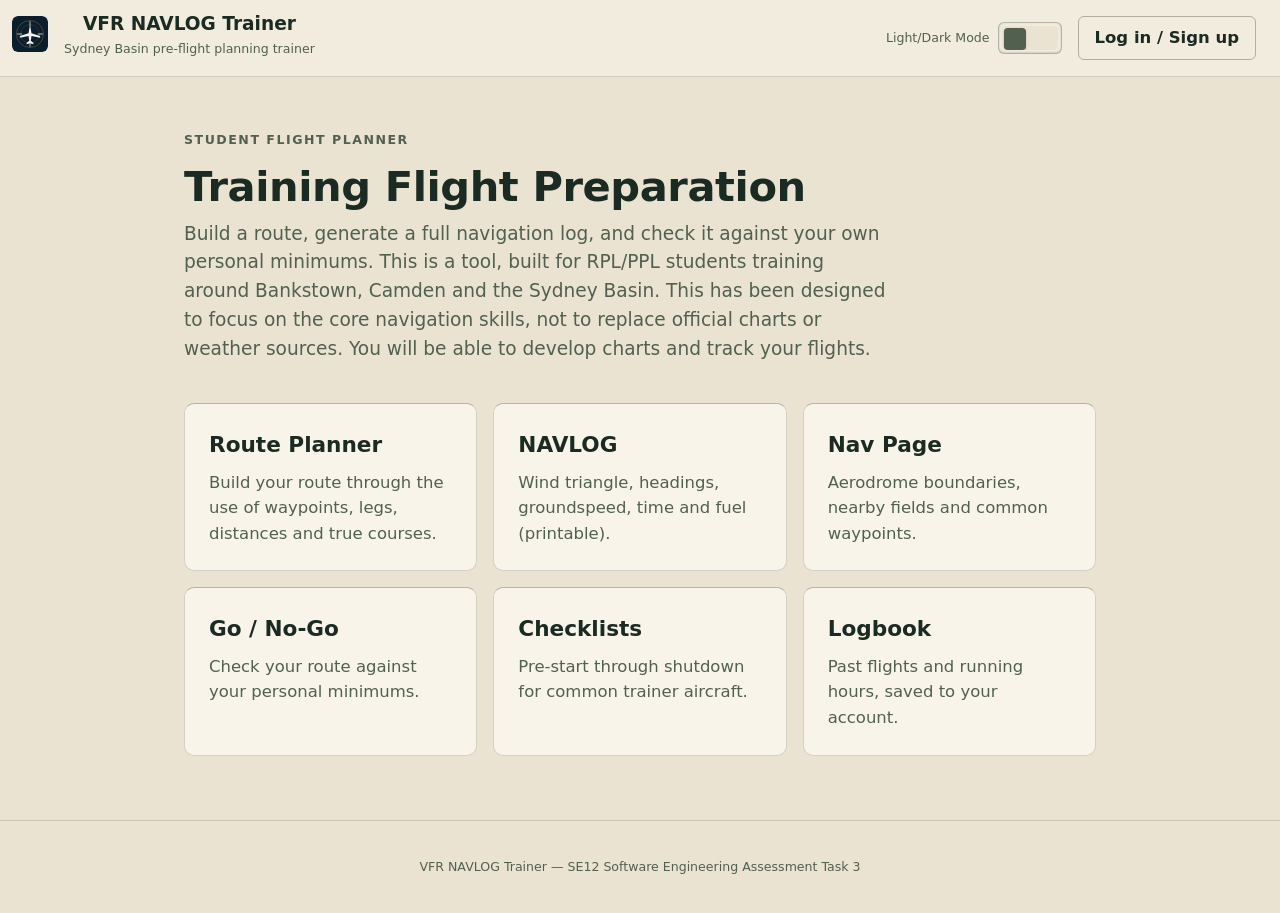
==== vfr-navlog-pwa/index.html @ b263aa82 "Program upload. Worked locally up to this stage" ====
<!DOCTYPE html>
<html lang="en">
<head>
<meta charset="UTF-8">
<meta name="viewport" content="width=device-width, initial-scale=1, viewport-fit=cover">
<title>VFR NAVLOG Trainer</title>
<meta name="description" content="Training/demo VFR navigation log generator and pre-flight planner for student pilots.">
<meta name="theme-color" content="#0B1420">
<link rel="manifest" href="./manifest.json">
<link rel="icon" href="./assets/icons/icon.svg" type="image/svg+xml">
<link rel="apple-touch-icon" href="./assets/icons/icon.svg">
<link rel="stylesheet" href="./css/style.css">
<link rel="stylesheet" href="./css/planning.css">
<link rel="stylesheet" href="./css/calculators.css">
<link rel="stylesheet" href="./css/features.css">
<script>
  /* Set the panel-lighting theme before first paint. Priority is saved preference, then system
     preference, then dark ("Panel") as the default */
  (function () {
    try {
      var saved = localStorage.getItem("navlog-theme");
      var theme = saved || (window.matchMedia("(prefers-color-scheme: light)").matches ? "light" : "dark");
      if (theme === "light") {
        document.documentElement.setAttribute("data-theme", "light");
      }
    } catch (e) { /* localStorage unavailable so default theme applies */ }
  })();
</script>
</head>
<body>

  <a class="skip-link" href="#main">Skip to main content</a>

  <header class="app-header">
    <button type="button" class="app-header__brand" id="logo-home-btn" aria-label="Back to home">
      <img src="./assets/icons/icon.svg" alt="" class="app-header__logo" width="36" height="36">
      <div>
        <p class="app-header__title">VFR NAVLOG Trainer</p>
        <p class="app-header__subtitle">Sydney Basin pre-flight planning trainer</p>
      </div>
    </button>
    <div class="app-header__controls">
      <div class="lighting-toggle">
        <span class="lighting-toggle__label" id="lighting-toggle-label">Light/Dark Mode</span>
        <button
          type="button"
          class="switch"
          id="theme-toggle"
          role="switch"
          aria-checked="true"
          aria-labelledby="lighting-toggle-label"
        >
          <span class="switch__track">
            <span class="switch__thumb"></span>
          </span>
        </button>
      </div>
      <button id="account-btn" class="btn btn--ghost" type="button" aria-haspopup="dialog" data-authed="false">
        Log in / Sign up
      </button>
    </div>
  </header>

  <main id="main">
  <div id="view-home" class="view home">
    <p class="eyebrow">Student Flight Planner</p>
    <h1 class="home__heading">Training Flight Preparation</h1>
    <p class="home__lede">
      Build a route, generate a full navigation log, and check it against your own personal minimums. This is a tool,
      built for RPL/PPL students training around Bankstown, Camden and the Sydney Basin. This has been designed to focus on 
      the core navigation skills, not to replace official charts or weather sources. You will be able to develop charts and track your flights.
    </p>

    <nav class="feature-grid" aria-label="Main features">

      <a class="feature-card" href="#" data-page="view-route" data-feature="Route Planner">
        <span class="feature-card__title">Route Planner</span>
        <p class="feature-card__desc">Build your route through the use of waypoints, legs, distances and true courses.</p>
      </a>

      <a class="feature-card" href="#" data-page="view-navlog" data-feature="NAVLOG and PDF Export">
        <span class="feature-card__title">NAVLOG</span>
        <p class="feature-card__desc">Wind triangle, headings, groundspeed, time and fuel (printable).</p>
      </a>

      <a class="feature-card" href="#" data-page="view-nav" data-feature="Nav Page">
        <span class="feature-card__title">Nav Page</span>
        <p class="feature-card__desc">Aerodrome boundaries, nearby fields and common waypoints.</p>
      </a>

      <a class="feature-card" href="#" data-page="view-gonogo" data-feature="Go / No-Go">
        <span class="feature-card__title">Go / No-Go</span>
        <p class="feature-card__desc">Check your route against your personal minimums.</p>
      </a>

      <a class="feature-card" href="#" data-page="view-checklists" data-feature="Checklists">
        <span class="feature-card__title">Checklists</span>
        <p class="feature-card__desc">Pre-start through shutdown for common trainer aircraft.</p>
      </a>

      <a class="feature-card" href="#" data-page="view-logbook" data-feature="Logbook">
        <span class="feature-card__title">Logbook</span>
        <p class="feature-card__desc">Past flights and running hours, saved to your account.</p>
      </a>

    </nav>
  </div>

  <div id="view-nav" class="view nav-page" hidden>
    <div class="nav-page__header">
      <div>
        <p class="eyebrow">Nav Page</p>
        <h1 class="nav-page__heading" tabindex="-1">Aerodromes, airspace and waypoints</h1>
      </div>
    </div>
    <p class="nav-page__intro">
      A simplified Sydney Basin reference picture with aerodrome positions, estimated control-zone
      boundaries and common VFR waypoints, built entirely from the app's own static data. Not to scale.
    </p>

    <div class="nav-page__layout">
      <div class="nav-page__map-wrap">
        <svg id="nav-map" class="nav-map" viewBox="0 0 800 640" role="img" aria-labelledby="nav-map-title nav-map-desc">
          <title id="nav-map-title">Sydney Basin aerodromes and waypoints (simplified)</title>
          <desc id="nav-map-desc">A simplified reference diagram generated from the app's static aerodrome and waypoint data. Not to scale.</desc>
          <g id="nav-map-content"></g>
        </svg>
        <ul id="nav-map-legend" class="nav-map__legend" aria-label="Map legend"></ul>
      </div>

      <div class="nav-page__panel">
        <label class="nav-page__field">
          <span>Reference aerodrome</span>
          <select id="nav-aerodrome-select"></select>
        </label>

        <section aria-labelledby="selected-heading" id="selected-detail">
          <h2 id="selected-heading" class="nav-page__subheading">Selected aerodrome</h2>
          <dl class="nav-detail" id="selected-detail-body"></dl>
        </section>

        <section aria-labelledby="nearby-heading">
          <h2 id="nearby-heading" class="nav-page__subheading">Nearby aerodromes</h2>
          <ul id="nearby-aerodrome-list" class="nav-list"></ul>
        </section>

        <section aria-labelledby="waypoints-heading">
          <h2 id="waypoints-heading" class="nav-page__subheading">Waypoints near this aerodrome</h2>
          <ul id="waypoint-list" class="nav-list"></ul>
        </section>
      </div>
    </div>
  </div>

  <div id="view-route" class="view route-page" hidden>
    <div class="route-page__header">
      <div>
        <p class="eyebrow">Route Planner</p>
        <h1 class="route-page__heading" tabindex="-1">Build a route</h1>
      </div>
    </div>
    <p class="route-page__intro">
      Pick a departure and arrival aerodrome, then add waypoints in order. Distance and true
      course are suggested from the app's own aerodrome/waypoint coordinates when both ends of
      a leg are known. Edit any value to fine-tune it, the same way you'd adjust a
      chart-measured figure.
    </p>

    <div class="route-page__endpoints">
      <label class="route-page__field">
        <span>Departure aerodrome</span>
        <select id="route-departure"></select>
      </label>
      <label class="route-page__field">
        <span>Arrival aerodrome</span>
        <select id="route-arrival"></select>
      </label>
      <button type="button" class="btn btn--ghost" id="route-reset-btn">Reset route</button>
    </div>

    <p id="route-endpoint-note" class="route-page__note" role="alert" hidden></p>

    <div class="route-page__summary" id="route-summary" aria-live="polite"></div>

    <div class="route-table-wrap">
      <table class="route-table" id="route-table">
        <thead>
          <tr>
            <th scope="col">#</th>
            <th scope="col">From</th>
            <th scope="col">To</th>
            <th scope="col">Distance (NM)</th>
            <th scope="col">True course (&deg;T)</th>
            <th scope="col"><span class="sr-only">Actions</span></th>
          </tr>
        </thead>
        <tbody id="route-table-body"></tbody>
      </table>
    </div>

    <div class="route-page__add">
      <label class="route-page__field">
        <span>Add a waypoint before arrival</span>
        <select id="route-add-select"></select>
      </label>
      <button type="button" class="btn btn--primary" id="route-add-btn">+ Add waypoint</button>
    </div>

    <div class="route-add-confirm" id="route-add-confirm" hidden>
      <p class="route-add-confirm__text" id="route-add-confirm-text"></p>
      <div class="route-add-confirm__actions">
        <button type="button" class="btn btn--primary" id="route-add-confirm-btn">Confirm add</button>
        <button type="button" class="btn btn--ghost" id="route-add-cancel-btn">Cancel</button>
      </div>
    </div>

    <section class="wind-preview" id="wind-preview">
      <button
        type="button"
        class="wind-preview__toggle"
        id="wind-preview-toggle"
        aria-expanded="false"
        aria-controls="wind-preview-body"
      >
        <span>Wind and heading preview</span>
        <span class="wind-preview__toggle-hint">WCA, heading and groundspeed for the route above</span>
      </button>

      <div id="wind-preview-body" class="wind-preview__body" hidden>
        <p class="wind-preview__intro">
          A working preview of the wind-triangle engine. Enter a true airspeed and
          wind, and every leg above gets a wind correction angle, true/magnetic heading and
          groundspeed.
        </p>

        <div class="wind-preview__inputs">
          <label class="route-page__field">
            <span>True airspeed (TAS, kt)</span>
            <input type="number" id="wind-preview-tas" min="1" max="400" step="1" inputmode="numeric" placeholder="e.g. 100" aria-describedby="wind-preview-tas-error">
            <span class="field-error" id="wind-preview-tas-error" role="alert"></span>
          </label>
          <label class="route-page__field">
            <span>Wind FROM (&deg;T)</span>
            <input type="number" id="wind-preview-wind-dir" min="0" max="359" step="1" inputmode="numeric" placeholder="e.g. 270" aria-describedby="wind-preview-wind-dir-error">
            <span class="field-error" id="wind-preview-wind-dir-error" role="alert"></span>
          </label>
          <label class="route-page__field">
            <span>Wind speed (kt)</span>
            <input type="number" id="wind-preview-wind-speed" min="0" max="150" step="1" inputmode="numeric" placeholder="e.g. 15" aria-describedby="wind-preview-wind-speed-error">
            <span class="field-error" id="wind-preview-wind-speed-error" role="alert"></span>
          </label>
          <label class="route-page__field">
            <span>Magnetic variation (&deg;, +East)</span>
            <input type="number" id="wind-preview-magvar" min="-30" max="30" step="1" inputmode="numeric" aria-describedby="wind-preview-magvar-error">
            <span class="field-error" id="wind-preview-magvar-error" role="alert"></span>
          </label>
        </div>
        <p class="wind-preview__note" id="wind-preview-magvar-note"></p>

        <div class="wind-preview__fetch-row">
          <button type="button" class="btn btn--ghost" id="wind-preview-fetch-btn">Fetch indicative weather</button>
          <p id="wind-preview-fetch-note"></p>
        </div>
        <p class="wind-preview__note wind-preview__note--warning">
          Wind FROM direction and wind speed can be fetched from Open-Meteo above, or entered by
          hand.
        </p>

        <p id="wind-preview-empty" class="wind-preview__note" hidden></p>

        <div class="wind-preview-table-wrap">
          <table class="wind-preview-table">
            <thead>
              <tr>
                <th scope="col">#</th>
                <th scope="col">Leg</th>
                <th scope="col">TC</th>
                <th scope="col">WCA</th>
                <th scope="col">TH</th>
                <th scope="col">MH</th>
                <th scope="col">GS</th>
              </tr>
            </thead>
            <tbody id="wind-preview-table-body"></tbody>
          </table>
        </div>

        <details class="wind-preview-selftest">
          <summary>Self-test using known-good sample values (hand-checkable)</summary>
          <p id="wind-preview-selftest-summary" class="wind-preview-selftest__summary"></p>
          <ul id="wind-preview-selftest-list" class="wind-preview-selftest__list"></ul>
        </details>
      </div>
    </section>

    <section class="time-eta-preview" id="time-eta-preview">
      <button
        type="button"
        class="time-eta-preview__toggle"
        id="time-eta-toggle"
        aria-expanded="false"
        aria-controls="time-eta-body"
      >
        <span>Time and ETA preview</span>
        <span class="time-eta-preview__toggle-hint">Leg time (ETE) and cumulative arrival time (ETA) from a departure time</span>
      </button>

      <div id="time-eta-body" class="time-eta-preview__body" hidden>
        <p class="time-eta-preview__intro">
          Uses the true airspeed and wind entered in the “Wind and heading preview” panel
          above to work out each leg's groundspeed, then turns that into a leg time (ETE) and
          a running arrival time (ETA) from the departure time below.
        </p>

        <div class="time-eta-preview__inputs">
          <label class="route-page__field">
            <span>Departure time (local; stored as 24h but your device's picker may display AM/PM)</span>
            <input type="time" id="time-eta-departure" aria-describedby="time-eta-departure-error">
            <span class="field-error" id="time-eta-departure-error" role="alert"></span>
          </label>
        </div>

        <p id="time-eta-empty" class="time-eta-preview__note" hidden></p>
        <p id="time-eta-total-note" class="time-eta-preview__note"></p>

        <div class="time-eta-preview-table-wrap">
          <table class="time-eta-preview-table">
            <thead>
              <tr>
                <th scope="col">#</th>
                <th scope="col">Leg</th>
                <th scope="col">Dist</th>
                <th scope="col">GS</th>
                <th scope="col">ETE</th>
                <th scope="col">ETA</th>
              </tr>
            </thead>
            <tbody id="time-eta-table-body"></tbody>
          </table>
        </div>

        <details class="time-eta-preview-selftest">
          <summary>Self-test using known-good sample values (hand-checkable)</summary>
          <p id="time-eta-selftest-summary" class="time-eta-preview-selftest__summary"></p>
          <ul id="time-eta-selftest-list" class="time-eta-preview-selftest__list"></ul>
        </details>
      </div>
    </section>

    <section class="fuel-preview" id="fuel-preview">
      <button
        type="button"
        class="fuel-preview__toggle"
        id="fuel-preview-toggle"
        aria-expanded="false"
        aria-controls="fuel-preview-body"
      >
        <span>Fuel preview</span>
        <span class="fuel-preview__toggle-hint">Trip + reserve fuel required for the route above</span>
      </button>

      <div id="fuel-preview-body" class="fuel-preview__body" hidden>
        <p class="fuel-preview__intro">
          Uses the same true airspeed/wind as the panels above to work out total en-route
          time, then applies an aircraft's cruise burn rate and the standard day/night
          reserve to give a total fuel required.
        </p>

        <div class="fuel-preview__inputs">
          <label class="route-page__field">
            <span>Aircraft</span>
            <select id="fuel-preview-aircraft"></select>
          </label>
          <label class="route-page__field">
            <span>Flight conditions</span>
            <select id="fuel-preview-condition">
              <option value="day">Day VFR (30 min reserve)</option>
              <option value="night">Night / marginal (45 min reserve)</option>
            </select>
          </label>
        </div>
        <p class="fuel-preview__note">
          Reserve figures are indicative training figures typical of day/night VFR fixed-wing
          planning and always use the current regulations and the aircraft's own POH for a real
          flight.
        </p>

        <p id="fuel-preview-empty" class="fuel-preview__note" hidden></p>
        <div id="fuel-preview-result"></div>

        <details class="fuel-preview-selftest">
          <summary>Self-test using known-good sample values (hand-checkable)</summary>
          <p id="fuel-preview-selftest-summary" class="fuel-preview-selftest__summary"></p>
          <ul id="fuel-preview-selftest-list" class="fuel-preview-selftest__list"></ul>
        </details>
      </div>
    </section>

    <section class="save-load-panel" id="save-load-panel">
      <button
        type="button"
        class="save-load-panel__toggle"
        id="save-load-toggle"
        aria-expanded="false"
        aria-controls="save-load-body"
      >
        <span>Save and load routes</span>
        <span class="save-load-panel__toggle-hint">Keep more than one route around by name, on this device</span>
      </button>

      <div id="save-load-body" class="save-load-panel__body" hidden>
        <p class="save-load-panel__intro">
          The route above is already kept as a working draft for this browser tab. Save it under
          a name here to keep more than one route around (e.g. a few different training
          routes) and load any of them back later. Stored on this device only.
        </p>

        <div class="save-load-panel__save-row">
          <label class="route-page__field">
            <span>Save current route as</span>
            <input type="text" id="save-load-name" maxlength="40" placeholder="e.g. Bankstown local">
          </label>
          <button type="button" class="btn btn--primary" id="save-load-save-btn">Save</button>
        </div>
        <p id="save-load-save-note" class="save-load-panel__note" hidden></p>

        <p id="save-load-empty" class="save-load-panel__note" hidden>No saved routes yet.</p>
        <ul id="save-load-list" class="save-load-list"></ul>

        <details class="save-load-selftest">
          <summary>Self-test (save/delete round-trip, hand-checkable)</summary>
          <p class="save-load-panel__note">
            A save/delete round-trip check: see <code>js/route-planner-bundle.js</code>.
          </p>
          <p id="save-load-selftest-summary" class="save-load-selftest__summary"></p>
          <ul id="save-load-selftest-list" class="save-load-selftest__list"></ul>
        </details>
      </div>
    </section>
  </div>

  <div id="view-navlog" class="view navlog-page" hidden>
    <div class="route-page__header">
      <div>
        <p class="eyebrow">NAVLOG</p>
        <h1 class="route-page__heading" tabindex="-1">Navigation log</h1>
      </div>
    </div>
    <p class="route-page__intro">
      Assembles the route built on the Route Planner page with a true airspeed, wind, departure
      time and aircraft into one navigation log, then lets you export it as a PDF. Uses the same
      wind-triangle, time/ETA and fuel engines as the preview panels there. This page has its
      own copy of those inputs so the printed log reflects one clear, final set of figures rather
      than whatever was last left in a preview panel.
    </p>
    <p class="route-page__note">
      Always cross-check against current ERSA/AIP/NOTAMs, certified aviation weather and the aircraft's
      actual POH before any real flight.
    </p>

    <div class="navlog-page__inputs">
      <label class="route-page__field">
        <span>True airspeed (TAS, kt)</span>
        <input type="number" id="navlog-tas" min="1" max="400" step="1" inputmode="numeric" placeholder="e.g. 100" aria-describedby="navlog-tas-error">
        <span class="field-error" id="navlog-tas-error" role="alert"></span>
      </label>
      <label class="route-page__field">
        <span>Wind FROM (&deg;T)</span>
        <input type="number" id="navlog-wind-dir" min="0" max="359" step="1" inputmode="numeric" placeholder="e.g. 270" aria-describedby="navlog-wind-dir-error">
        <span class="field-error" id="navlog-wind-dir-error" role="alert"></span>
      </label>
      <label class="route-page__field">
        <span>Wind speed (kt)</span>
        <input type="number" id="navlog-wind-speed" min="0" max="150" step="1" inputmode="numeric" placeholder="e.g. 15" aria-describedby="navlog-wind-speed-error">
        <span class="field-error" id="navlog-wind-speed-error" role="alert"></span>
      </label>
      <label class="route-page__field">
        <span>Magnetic variation (&deg;, +East)</span>
        <input type="number" id="navlog-magvar" min="-30" max="30" step="1" inputmode="numeric" aria-describedby="navlog-magvar-error">
        <span class="field-error" id="navlog-magvar-error" role="alert"></span>
      </label>
      <label class="route-page__field">
        <span>Departure time (local; stored as 24h — your device's picker may display AM/PM)</span>
        <input type="time" id="navlog-departure" aria-describedby="navlog-departure-error">
        <span class="field-error" id="navlog-departure-error" role="alert"></span>
      </label>
      <label class="route-page__field">
        <span>Aircraft</span>
        <select id="navlog-aircraft"></select>
      </label>
      <label class="route-page__field">
        <span>Flight conditions</span>
        <select id="navlog-condition">
          <option value="day">Day VFR (30 min reserve)</option>
          <option value="night">Night / marginal (45 min reserve)</option>
        </select>
      </label>
    </div>
    <p id="navlog-magvar-note" class="navlog-page__note"></p>

    <p id="navlog-empty" class="route-page__note" hidden></p>

    <div class="route-table-wrap">
      <table class="route-table navlog-table" id="navlog-table">
        <thead>
          <tr>
            <th scope="col">#</th>
            <th scope="col">Leg</th>
            <th scope="col">Dist</th>
            <th scope="col">TC</th>
            <th scope="col">WCA</th>
            <th scope="col">TH</th>
            <th scope="col">MH</th>
            <th scope="col">GS</th>
            <th scope="col">ETE</th>
            <th scope="col">ETA</th>
            <th scope="col">Fuel used</th>
            <th scope="col">Fuel rem.</th>
          </tr>
        </thead>
        <tbody id="navlog-table-body"></tbody>
      </table>
    </div>

    <div class="navlog-page__summary-figures" id="navlog-summary"></div>

    <div class="navlog-page__export-row">
      <button type="button" class="btn btn--primary" id="navlog-pdf-btn">Export as PDF</button>
      <p class="route-page__note" id="navlog-pdf-note" hidden></p>
    </div>

    <div class="navlog-page__export-row">
      <label class="route-page__field navlog-page__flown-on-field">
        <span>Flown on</span>
        <input type="date" id="navlog-flown-on" aria-describedby="navlog-flown-on-error">
        <span class="field-error" id="navlog-flown-on-error" role="alert"></span>
      </label>
      <button type="button" class="btn btn--ghost" id="navlog-save-logbook-btn">Save to logbook</button>
      <p class="route-page__note" id="navlog-save-logbook-note" hidden></p>
    </div>

    <section class="callouts-panel" id="callouts-panel">
      <button
        type="button"
        class="callouts-panel__toggle"
        id="callouts-toggle"
        aria-expanded="false"
        aria-controls="callouts-body"
      >
        <span>Flight simulation and audio callouts</span>
        <span class="callouts-panel__toggle-shint">Timed spoken reminders while you work through the log above</span>
      </button>

      <div id="callouts-body" class="callouts-panel__body" hidden>
        <p class="callouts-panel__intro">
          Plays back the NAVLOG generated above against a simulated clock, with spoken (and
          logged) reminders for fuel checks, DI/compass checks, leg changes and checklist
          prompts, a training aid for practising the flow of a flight, not a real cockpit
          timer. Generate a valid log above first.
        </p>
        <p id="callouts-speech-warning" class="callouts-panel__note callouts-panel__note--warning" hidden>
          This browser doesn't support spoken callouts (the Web Speech API) and the timed log below
          will still run and display each callout as text.
        </p>

        <div class="callouts-panel__controls">
          <label class="callouts-panel__checkbox">
            <input type="checkbox" id="callouts-enabled" checked>
            <span>Speak callouts aloud</span>
          </label>
          <label class="callouts-panel__range-row">
            <span>Speech rate</span>
            <input type="range" id="callouts-rate" min="0.5" max="2" step="0.1" value="1">
          </label>
          <label class="callouts-panel__range-row">
            <span>Volume</span>
            <input type="range" id="callouts-volume" min="0" max="1" step="0.1" value="1">
          </label>
          <label class="route-page__field">
            <span>Simulation speed</span>
            <select id="callouts-speed">
              <option value="1">Real time (1&times;)</option>
              <option value="10">Fast demo (10&times;)</option>
              <option value="60" selected>Very fast demo (60&times;)</option>
              <option value="300">Instant-ish demo (300&times;)</option>
            </select>
          </label>
          <label class="route-page__field">
            <span>Fuel-check interval (min)</span>
            <input type="number" id="callouts-fuel-interval" min="5" max="60" step="5" value="20">
          </label>
          <label class="route-page__field">
            <span>DI check interval (min)</span>
            <input type="number" id="callouts-di-interval" min="5" max="60" step="5" value="15">
          </label>
        </div>

        <div class="callouts-panel__buttons">
          <button type="button" class="btn btn--primary" id="callouts-start-btn">Start</button>
          <button type="button" class="btn btn--ghost" id="callouts-pause-btn" disabled>Pause</button>
          <button type="button" class="btn btn--ghost" id="callouts-stop-btn" disabled>Stop and reset</button>
        </div>
        <p id="callouts-status"></p>

        <ul id="callouts-log" class="callouts-log" aria-live="polite" aria-label="Callout log"></ul>

        <details class="callouts-selftest">
          <summary>Self-test using known-good sample values (hand-checkable)</summary>
          <p class="callouts-panel__note">
            Each case counts how many fuel/DI checks a known interval produces: see <code>js/navlog-bundle.js</code>.
          </p>
          <p id="callouts-selftest-summary" class="callouts-selftest__summary"></p>
          <ul id="callouts-selftest-list" class="callouts-selftest__list"></ul>
        </details>
      </div>
    </section>
  </div>

  <div id="view-gonogo" class="view gonogo-page" hidden>
    <div class="route-page__header">
      <div>
        <p class="eyebrow">Go / No-Go</p>
        <h1 class="route-page__heading" tabindex="-1">Personal minimums and Go/No-Go</h1>
      </div>
    </div>
    <p class="route-page__intro">
      Enter your own personal limits once (saved on this device), fetch indicative current
      weather for the route's departure aerodrome, and get a plain Go / Caution / No-Go check
      with the specific reasons why.
    </p>
    <p class="route-page__note">
      Weather is indicative (Open-Meteo), not certified aviation weather. Always make the actual
      go/no-go call yourself using current ERSA/AIP/NOTAMs, a certified weather briefing and your
      own judgement.
    </p>

    <div class="gonogo-page__columns">
      <section class="gonogo-page__column" aria-labelledby="gonogo-minimums-heading">
        <h2 id="gonogo-minimums-heading">Your personal minimums</h2>
        <p class="gonogo-page__column-hint">Saved on this device therefore set these once.</p>
        <div class="gonogo-page__fields">
          <label class="route-page__field">
            <span>Max wind speed (kt)</span>
            <input type="number" id="gonogo-max-wind" min="0" max="150" step="1" inputmode="numeric" placeholder="e.g. 20" aria-describedby="gonogo-max-wind-error">
            <span class="field-error" id="gonogo-max-wind-error" role="alert"></span>
          </label>
          <label class="route-page__field">
            <span>Max crosswind component (kt)</span>
            <input type="number" id="gonogo-max-crosswind" min="0" max="150" step="1" inputmode="numeric" placeholder="e.g. 12" aria-describedby="gonogo-max-crosswind-error">
            <span class="field-error" id="gonogo-max-crosswind-error" role="alert"></span>
          </label>
          <label class="route-page__field">
            <span>Min visibility (km)</span>
            <input type="number" id="gonogo-min-visibility" min="0" max="200" step="0.5" inputmode="decimal" placeholder="e.g. 8" aria-describedby="gonogo-min-visibility-error">
            <span class="field-error" id="gonogo-min-visibility-error" role="alert"></span>
          </label>
          <label class="route-page__field">
            <span>Max cloud cover (%)</span>
            <input type="number" id="gonogo-max-cloud" min="0" max="100" step="5" inputmode="numeric" placeholder="e.g. 70" aria-describedby="gonogo-max-cloud-error">
            <span class="field-error" id="gonogo-max-cloud-error" role="alert"></span>
          </label>
          <label class="gonogo-page__checkbox">
            <input type="checkbox" id="gonogo-night-current">
            <span>I am current for night flying</span>
          </label>
        </div>
      </section>

      <section class="gonogo-page__column" aria-labelledby="gonogo-conditions-heading">
        <h2 id="gonogo-conditions-heading">Current conditions</h2>
        <p class="gonogo-page__column-hint">Fetch indicative weather, or enter your own figures.</p>
        <div class="gonogo-page__fields">
          <label class="route-page__field">
            <span>Wind speed (kt)</span>
            <input type="number" id="gonogo-wind-speed" min="0" max="150" step="1" inputmode="numeric" placeholder="e.g. 15" aria-describedby="gonogo-wind-speed-error">
            <span class="field-error" id="gonogo-wind-speed-error" role="alert"></span>
          </label>
          <label class="route-page__field">
            <span>Wind FROM (&deg;T)</span>
            <input type="number" id="gonogo-wind-dir" min="0" max="359" step="1" inputmode="numeric" placeholder="e.g. 270" aria-describedby="gonogo-wind-dir-error">
            <span class="field-error" id="gonogo-wind-dir-error" role="alert"></span>
          </label>
          <label class="route-page__field">
            <span>Visibility (km)</span>
            <input type="number" id="gonogo-visibility" min="0" max="200" step="0.5" inputmode="decimal" placeholder="e.g. 15" aria-describedby="gonogo-visibility-error">
            <span class="field-error" id="gonogo-visibility-error" role="alert"></span>
          </label>
          <label class="route-page__field">
            <span>Cloud cover (%)</span>
            <input type="number" id="gonogo-cloud" min="0" max="100" step="5" inputmode="numeric" placeholder="e.g. 20" aria-describedby="gonogo-cloud-error">
            <span class="field-error" id="gonogo-cloud-error" role="alert"></span>
          </label>
          <label class="route-page__field">
            <span>Flight conditions</span>
            <select id="gonogo-condition">
              <option value="day">Day VFR</option>
              <option value="night">Night / marginal</option>
            </select>
          </label>
        </div>
        <div class="gonogo-page__fetch-row">
          <button type="button" class="btn btn--ghost" id="gonogo-fetch-btn">Fetch indicative weather</button>
          <p id="gonogo-fetch-note"></p>
        </div>
      </section>
    </div>

    <p id="gonogo-empty" class="route-page__note" hidden></p>
    <div id="gonogo-result"></div>

    <details class="gonogo-selftest">
      <summary>Self-test using known-good sample values (hand-checkable)</summary>
      <p id="gonogo-selftest-summary" class="gonogo-selftest__summary"></p>
      <ul id="gonogo-selftest-list" class="gonogo-selftest__list"></ul>
    </details>
  </div>

  <div id="view-checklists" class="view checklists-page" hidden>
    <div class="route-page__header">
      <div>
        <p class="eyebrow">Checklists</p>
        <h1 class="route-page__heading" tabindex="-1">Aircraft checklists</h1>
      </div>
    </div>
    <p class="route-page__intro">
      Pick a trainer aircraft and work through its normal-procedure checklist, phase by phase.
      Progress is kept for this session only.
    </p>
    <p class="route-page__note">
      Generic training/demonstration checklists only. You should always fly from the current,
      aircraft-specific POH/checklist, not this app.
    </p>

    <div class="checklists-page__controls">
      <label class="route-page__field">
        <span>Aircraft</span>
        <select id="checklists-aircraft"></select>
      </label>
      <button type="button" class="btn btn--ghost" id="checklists-reset-btn">Reset this checklist</button>
    </div>
    <p id="checklists-overall-progress"></p>

    <div id="checklists-list"></div>

    <details class="checklists-selftest">
      <summary>Data self-test (every aircraft has a complete checklist)</summary>
      <p class="route-page__note">
        No formula to hand-check here. Instead this confirms every aircraft record in
        <code>data/aircraft.json</code> has all five expected checklist phases with a
        sensible number of items.
      </p>
      <p id="checklists-selftest-summary" class="checklists-selftest__summary"></p>
      <ul id="checklists-selftest-list" class="checklists-selftest__list"></ul>
    </details>
  </div>

  <div id="view-logbook" class="view logbook-page" hidden>
    <div class="route-page__header">
      <div>
        <p class="eyebrow">Logbook</p>
        <h1 class="route-page__heading" tabindex="-1">Flight logbook</h1>
      </div>
    </div>
    <p class="route-page__intro">
      Every flight you save from the NAVLOG page lists here, with a running total of logged
      hours.
    </p>

    <div id="logbook-logged-out" hidden>
      <p class="logbook-page__logged-out-text">Log in to view your logbook.</p>
      <button type="button" class="btn btn--primary" id="logbook-login-btn">Log in / Sign up</button>
    </div>

    <div id="logbook-content" hidden>
      <p id="logbook-pending-note" role="status" hidden>
        <button type="button" class="btn btn--ghost" id="logbook-pending-retry-btn">Retry now</button>
      </p>

      <div class="logbook-page__summary">
        <div>
          <span class="logbook-page__summary-label">Total logged hours</span>
          <strong class="logbook-page__summary-value" id="logbook-total-hours">0.0 h</strong>
        </div>
        <div>
          <span class="logbook-page__summary-label">Flights logged</span>
          <strong class="logbook-page__summary-value" id="logbook-flight-count">0</strong>
        </div>
      </div>

      <p id="logbook-empty" class="route-page__note" hidden></p>
      <ul id="logbook-list" class="logbook-list"></ul>
    </div>

    <details class="logbook-selftest">
      <summary>Self-test using known-good sample values (hand-checkable)</summary>
      <p id="logbook-selftest-summary" class="logbook-selftest__summary"></p>
      <ul id="logbook-selftest-list" class="logbook-selftest__list"></ul>
    </details>
  </div>

  </main>

  <footer class="app-footer">
    <p>VFR NAVLOG Trainer — SE12 Software Engineering Assessment Task 3</p>
  </footer>

  <dialog id="auth-dialog" class="auth-dialog">
    <div class="auth-dialog__header">
      <h2 id="auth-dialog-title">Account</h2>
      <button id="auth-dialog-close" class="btn btn--ghost" type="button" aria-label="Close">✕</button>
    </div>

    <div class="auth-tabs" id="auth-tabs" role="tablist" aria-label="Account access">
      <button id="auth-tab-login" class="auth-tabs__tab" role="tab" type="button" aria-selected="true">Log in</button>
      <button id="auth-tab-signup" class="auth-tabs__tab" role="tab" type="button" aria-selected="false">Sign up</button>
    </div>

    <form id="login-form" class="auth-form" novalidate>
      <label class="auth-form__field">
        <span>Email</span>
        <input type="email" name="email" required autocomplete="email">
      </label>
      <label class="auth-form__field">
        <span>Password</span>
        <input type="password" name="password" required autocomplete="current-password" minlength="6">
      </label>
      <p id="login-error" class="auth-error" role="alert"></p>
      <button type="submit" class="btn btn--primary">Log in</button>
      <button type="button" id="forgot-password-link" class="link-button">Forgot password?</button>
    </form>

    <form id="signup-form" class="auth-form" novalidate hidden>
      <label class="auth-form__field">
        <span>Display name</span>
        <input type="text" name="displayName" required autocomplete="name">
      </label>
      <label class="auth-form__field">
        <span>Home base <span class="auth-form__optional">(optional)</span></span>
        <input type="text" name="homeBase" placeholder="e.g. Bankstown YSBK" autocomplete="off">
      </label>
      <label class="auth-form__field">
        <span>Email</span>
        <input type="email" name="email" required autocomplete="email">
      </label>
      <label class="auth-form__field">
        <span>Password</span>
        <input
          type="password"
          name="password"
          id="signup-password"
          required
          autocomplete="new-password"
          minlength="10"
          aria-describedby="password-checklist"
        >
      </label>
      <ul id="password-checklist" class="password-checklist" aria-live="polite">
        <li class="password-checklist__item" data-rule="length">At least 10 characters</li>
        <li class="password-checklist__item" data-rule="lower">A lowercase letter</li>
        <li class="password-checklist__item" data-rule="upper">An uppercase letter</li>
        <li class="password-checklist__item" data-rule="digit">A number</li>
        <li class="password-checklist__item" data-rule="symbol">A symbol (e.g. ! @ # $)</li>
      </ul>
      <p id="signup-error" class="auth-error" role="alert"></p>
      <button type="submit" class="btn btn--primary">Create account</button>
    </form>

    <form id="forgot-form" class="auth-form" novalidate hidden>
      <p class="auth-form__hint">Enter your account email and we'll send you a link to reset your password.</p>
      <label class="auth-form__field">
        <span>Email</span>
        <input type="email" name="email" required autocomplete="email">
      </label>
      <p id="forgot-error" class="auth-error" role="alert"></p>
      <button type="submit" class="btn btn--primary">Send reset link</button>
      <button type="button" id="forgot-back" class="link-button">Back to log in</button>
    </form>

    <form id="reset-form" class="auth-form" novalidate hidden>
      <p class="auth-form__hint">You followed a password reset link. Choose a new password below.</p>
      <label class="auth-form__field">
        <span>New password</span>
        <input
          type="password"
          name="password"
          id="reset-password"
          required
          autocomplete="new-password"
          minlength="10"
          aria-describedby="reset-password-checklist"
        >
      </label>
      <ul id="reset-password-checklist" class="password-checklist" aria-live="polite">
        <li class="password-checklist__item" data-rule="length">At least 10 characters</li>
        <li class="password-checklist__item" data-rule="lower">A lowercase letter</li>
        <li class="password-checklist__item" data-rule="upper">An uppercase letter</li>
        <li class="password-checklist__item" data-rule="digit">A number</li>
        <li class="password-checklist__item" data-rule="symbol">A symbol (e.g. ! @ # $)</li>
      </ul>
      <p id="reset-error" class="auth-error" role="alert"></p>
      <button type="submit" class="btn btn--primary">Update password</button>
    </form>

  </dialog>

  <div id="toast" class="toast" role="status" aria-live="polite" hidden></div>

  <!-- shell.js (theme/view-switching/lazy-loading/install-prompt) loads on
       every page. auth.js stays eager too (login-state header + password-
       reset email link need it on any page). Every feature page module is
       lazy-loaded by shell.js's showView() the first time its view is
       opened — see VIEW_MODULES in js/shell.js. -->
  <script src="./js/shell.js"></script>
  <script type="module" src="./js/auth.js"></script>
</body>
</html>
---- vfr-navlog-pwa/css/style.css ----
/*
  This establishes the tablet-priority layout and spacing scale due to main audiences using these devices
  more commonly to complete such tasks. A light and dark theme is established to allow an option for ground 
  and in-air use. The dark theme is defaulted to due to the fact that it is more common for pilots to use 
  the app in a dark environment and the light theme is more suited for ground use.
*/

/*
Shared design tokens and theme variables.
*/

:root {
  /* Panel (dark / night) — default theme */
  /* --c is used due to the change in themes which are possible to later feed into "var" functions for the design of the cards dependant on theme*/
  --c-bg: #0B1420;
  --c-bg-raised: #0F1C2B;
  --c-surface: #142A3D;
  --c-surface-raised: #1C3650;
  --c-border: rgba(244, 241, 234, 0.14);
  --c-border-strong: rgba(244, 241, 234, 0.28);
  --c-text: #F4F1EA;
  --c-text-muted: #9FB3C4;
  --c-accent: #E8A33D;
  --c-accent-strong: #FFC15C;
  --c-accent-ink: #1A1200;
  --c-go: #4FA37B;
  --c-caution: #E8A33D;
  --c-nogo: #E2584B;
  --c-focus: #FFC15C;
  --c-shadow: rgba(0, 0, 0, 0.45);

  /* Type */
  --font-body: system-ui, -apple-system, "Segoe UI", Roboto, sans-serif;
  --font-display: var(--font-body);
  --font-data: ui-monospace, "SF Mono", "Cascadia Mono", "Roboto Mono", Consolas, monospace;

  --fs-caption: clamp(0.72rem, 0.69rem + 0.12vw, 0.82rem);
  --fs-body: clamp(0.95rem, 0.91rem + 0.15vw, 1.05rem);
  --fs-body-lg: clamp(1.05rem, 1rem + 0.2vw, 1.18rem);
  --fs-h3: clamp(1.15rem, 1.06rem + 0.4vw, 1.35rem);
  --fs-h2: clamp(1.5rem, 1.3rem + 0.8vw, 1.9rem);
  --fs-h1: clamp(1.9rem, 1.6rem + 1.6vw, 2.6rem);
  --lh-tight: 1.2;
  --lh-body: 1.55;
  --tracking-eyebrow: 0.12em;

  /* Spacing scale */
  --space-1: 4px;
  --space-2: 8px;
  --space-3: 16px;
  --space-4: 24px;
  --space-5: 40px;
  --space-6: 64px;

  /* Shape */
  --radius-sm: 6px;
  --radius-md: 10px;
  --radius-lg: 16px;

  /* Motion */
  --ease-panel: cubic-bezier(0.2, 0.8, 0.2, 1);
  --dur-fast: 120ms;
  --dur-med: 220ms;
}

/* Day VFR (light) theme — aged sectional-chart paper, tuned for glare */
:root[data-theme="light"] {
  --c-bg: #EAE3D2;
  --c-bg-raised: #F2ECDE;
  --c-surface: #F8F4E9;
  --c-surface-raised: #FFFFFF;
  --c-border: rgba(27, 36, 26, 0.16);
  --c-border-strong: rgba(27, 36, 26, 0.3);
  --c-text: #1B2A22;
  --c-text-muted: #52604F;
  --c-accent: #8A5300;
  --c-accent-strong: #6B4000;
  --c-accent-ink: #FFF7E8;
  --c-go: #226B45;
  --c-caution: #8A5300;
  --c-nogo: #A32E20;
  --c-focus: #6B4000;
  --c-shadow: rgba(27, 26, 20, 0.22);
}

/*
This sets the shared reset and base typography rules for the app.
*/

* {
  box-sizing: border-box;
}

html, body {
  margin: 0;
  padding: 0;
}

html {
  color-scheme: dark;
}
html[data-theme="light"] {
  color-scheme: light;
}

body {
  background: var(--c-bg);
  color: var(--c-text);
  font-family: var(--font-body);
  font-size: var(--fs-body);
  line-height: var(--lh-body);
  min-height: 100vh;
  transition: background-color var(--dur-med) var(--ease-panel),
              color var(--dur-med) var(--ease-panel);
}

h1, h2, h3 {
  font-family: var(--font-display);
  line-height: var(--lh-tight);
  margin: 0;
  letter-spacing: -0.01em;
}

a {
  color: inherit;
}

/* Tabular data / instrument-readout treatment: any numeric value on the
   NAVLOG, frequencies, coordinates, times, etc. should carry this class in
   later stages so figures align like a real panel readout. */
.data,
.data-inline {
  font-family: var(--font-data);
  font-variant-numeric: tabular-nums;
  letter-spacing: 0.01em;
}

.eyebrow {
  display: inline-block;
  font-size: var(--fs-caption);
  font-weight: 700;
  text-transform: uppercase;
  letter-spacing: var(--tracking-eyebrow);
  color: var(--c-text-muted);
}

/*
This sets the shared motion and focus behaviour for keyboard and reduced-motion users.
*/

:focus-visible {
  outline: 3px solid var(--c-focus);
  outline-offset: 2px;
}

@media (prefers-reduced-motion: reduce) {
  *, *::before, *::after {
    animation-duration: 0.001ms !important; /* !important effectively disables animations by taking precedence over previous counts*/
    animation-iteration-count: 1 !important;
    transition-duration: 0.001ms !important;
    scroll-behavior: auto !important;
  }
}

.skip-link {
  position: absolute;
  left: -999px;
  top: 0;
  background: var(--c-accent);
  color: var(--c-accent-ink);
  padding: var(--space-2) var(--space-3);
  border-radius: 0 0 var(--radius-sm) 0;
  z-index: 100;
  font-weight: 700;
}
.skip-link:focus {
  left: 0;
  top: 0;
}

/* Visually hidden but still readable by screen readers — e.g. a table
   header cell for a row of icon-only action buttons. */
.sr-only {
  position: absolute;
  width: 1px;
  height: 1px;
  padding: 0;
  margin: -1px;
  overflow: hidden;
  clip: rect(0, 0, 0, 0);
  white-space: nowrap;
  border: 0;
}

/*
This styles the shared app header and brand area.
*/

.app-header {
  display: flex;
  align-items: center;
  justify-content: space-between; /* aligns items along the main axis of a container*/
  gap: var(--space-3);
  padding: var(--space-3) var(--space-4);
  border-bottom: 1px solid var(--c-border);
  background: var(--c-bg-raised);
}

/*
This styles the clickable header brand block that returns the user to the home view.
*/
.app-header__brand {
  display: flex;
  align-items: center;
  gap: var(--space-3);
  min-width: 0;
  border: none;
  background: transparent;
  color: inherit;
  font: inherit;
  padding: 0;
  margin: -8px -12px 0 -12px;
  cursor: pointer;
  border-radius: var(--radius-sm);
  transition: background-color var(--dur-fast) var(--ease-panel);
}

.app-header__brand:hover,
.app-header__brand:focus-visible {
  background: color-mix(in srgb, var(--c-accent) 12%, transparent);
  outline: none;
}

.app-header__brand:focus-visible {
  outline: 2px solid var(--c-focus);
  outline-offset: 2px;
}

.app-header__logo {
  border-radius: var(--radius-sm);
  flex-shrink: 0;
  color: var(--c-accent);
}

.app-header__title {
  margin: 0;
  font-size: var(--fs-body-lg);
  font-weight: 700;
}

.app-header__subtitle {
  margin: 0;
  font-size: var(--fs-caption);
  color: var(--c-text-muted);
}

.app-header__controls {
  display: flex;
  align-items: center;
  gap: var(--space-3);
  flex-shrink: 0;
}

/*
Styles for the shared button primitive used across the app.
*/
.btn {
  display: inline-flex;
  align-items: center;
  justify-content: center;
  gap: var(--space-2);
  font: inherit;
  font-weight: 600;
  font-size: var(--fs-body);
  border-radius: var(--radius-sm);
  padding: var(--space-2) var(--space-3);
  min-height: 44px;
  min-width: 44px;
  border: 1px solid var(--c-border-strong);
  background: transparent;
  color: var(--c-text);
  cursor: pointer;
  transition: background-color var(--dur-fast) var(--ease-panel),
              border-color var(--dur-fast) var(--ease-panel),
              transform var(--dur-fast) var(--ease-panel); /* var allows for the flexible transition of the button to be changed in the future if needed*/
}

.btn--ghost:hover,
.btn--ghost:focus-visible {
  background: color-mix(in srgb, var(--c-text) 8%, transparent);
  border-color: var(--c-accent);
}

.btn--primary {
  background: var(--c-accent);
  border-color: var(--c-accent);
  color: var(--c-accent-ink);
}

.btn--primary:hover,
.btn--primary:focus-visible {
  background: var(--c-accent-strong);
  border-color: var(--c-accent-strong);
}

.btn:active {
  transform: translateY(1px);
}

/*
Styles for the theme toggle switch and its panel-style lighting metaphor.
*/

.lighting-toggle {
  display: flex;
  align-items: center;
  gap: var(--space-2);
}

.lighting-toggle__label {
  font-size: var(--fs-caption);
  color: var(--c-text-muted);
  white-space: nowrap;
}

.switch {
  --switch-w: 64px;
  --switch-h: 32px;
  position: relative;
  width: var(--switch-w);
  height: var(--switch-h);
  padding: 3px;
  border-radius: var(--radius-sm);
  border: 1px solid var(--c-border-strong);
  background: linear-gradient(180deg, var(--c-bg-raised), var(--c-surface));
  box-shadow: inset 0 1px 0 rgba(255, 255, 255, 0.06), inset 0 -1px 3px var(--c-shadow);
  cursor: pointer;
  display: inline-flex;
  align-items: center;
}

.switch__track {
  position: relative;
  width: 100%;
  height: 100%;
  border-radius: calc(var(--radius-sm) - 2px);
  background: var(--c-bg);
  overflow: hidden;
}

.switch__glyphs {
  position: absolute;
  inset: 0;
  display: flex;
  align-items: center;
  justify-content: space-between;
  padding: 0 6px;
  pointer-events: none;
}

.switch__glyphs svg {
  width: 12px;
  height: 12px;
  color: var(--c-text-muted);
  opacity: 0.7;
}

.switch__thumb {
  position: absolute;
  top: 2px;
  left: 2px;
  width: calc(var(--switch-h) - 4px - 6px);
  height: calc(var(--switch-h) - 4px - 6px);
  border-radius: 4px;
  background: var(--c-accent);
  box-shadow: 0 0 6px 1px color-mix(in srgb, var(--c-accent) 60%, transparent),
              0 1px 2px var(--c-shadow);
  transition: transform var(--dur-med) var(--ease-panel), background-color var(--dur-med) var(--ease-panel);
}

/* Default (no explicit theme yet) and dark = thumb parked right ("NIGHT") */
.switch[aria-checked="true"] .switch__thumb {
  transform: translateX(calc(var(--switch-w) - var(--switch-h)));
}

.switch[aria-checked="false"] .switch__thumb {
  background: var(--c-text-muted);
  box-shadow: 0 1px 2px var(--c-shadow);
}

.switch:focus-visible {
  outline: 3px solid var(--c-focus);
  outline-offset: 2px;
}

/*
This styles the main home page layout and introduction text.
*/

.home {
  max-width: 960px;
  margin: 0 auto;
  padding: var(--space-5) var(--space-4) var(--space-6);
}

.home__heading {
  margin: 0 0 var(--space-2) 0;
  font-size: var(--fs-h1);
}

.home__lede {
  margin: 0 0 var(--space-5) 0;
  color: var(--c-text-muted);
  max-width: 60ch;
  font-size: var(--fs-body-lg);
}

/*
This styles the feature cards shown on the home page.
*/

.feature-grid {
  display: grid;
  grid-template-columns: repeat(auto-fit, minmax(230px, 1fr));
  gap: var(--space-3);
}

.feature-card {
  position: relative;
  display: flex;
  flex-direction: column;
  gap: var(--space-2);
  background: var(--c-surface); 
  border: 1px solid var(--c-border);
  border-top: 1px solid var(--c-border-strong);
  border-radius: var(--radius-md);
  padding: var(--space-4);
  min-height: 132px;
  text-decoration: none;
  color: var(--c-text);
  transition: border-color var(--dur-fast) var(--ease-panel),
              background-color var(--dur-fast) var(--ease-panel),
              transform var(--dur-fast) var(--ease-panel);
}

.feature-card:hover,
.feature-card:focus-visible {
  border-color: var(--c-accent);
  background: var(--c-surface-raised);
}

@media (prefers-reduced-motion: no-preference) {
  .feature-card:hover {
    transform: translateY(-2px);
  }
}

.feature-card__icon {
  width: 28px;
  height: 28px;
  color: var(--c-accent);
}

.feature-card__title {
  font-weight: 700;
  font-size: var(--fs-h3);
}

.feature-card__desc {
  color: var(--c-text-muted);
  font-size: var(--fs-body);
  margin: 0;
}

.feature-card__stage {
  position: absolute;
  top: var(--space-3);
  right: var(--space-3);
  font-family: var(--font-data);
  font-size: var(--fs-caption);
  color: var(--c-text-muted);
  border: 1px solid var(--c-border);
  border-radius: var(--radius-sm);
  padding: 1px 6px;
}

/*
Styles for the shared status chips used for Go, Caution, and No-Go states.
*/
.chip {
  display: inline-flex;
  align-items: center;
  gap: var(--space-1);
  font-size: var(--fs-caption);
  font-weight: 700;
  text-transform: uppercase;
  letter-spacing: var(--tracking-eyebrow);
  padding: 2px 8px;
  border-radius: 999px;
  border: 1px solid transparent;
}

.chip--go {
  color: var(--c-go);
  border-color: var(--c-go);
  background: color-mix(in srgb, var(--c-go) 14%, transparent);
}

.chip--caution {
  color: var(--c-caution);
  border-color: var(--c-caution);
  background: color-mix(in srgb, var(--c-caution) 14%, transparent);
}

.chip--nogo {
  color: var(--c-nogo);
  border-color: var(--c-nogo);
  background: color-mix(in srgb, var(--c-nogo) 14%, transparent);
}

/*
Styles for the shared validation state and error message for invalid inputs.
*/

input[aria-invalid="true"],
select[aria-invalid="true"] {
  border-color: var(--c-nogo) !important;
  background: color-mix(in srgb, var(--c-nogo) 8%, var(--c-surface)) !important;
}

input[aria-invalid="true"]:focus-visible,
select[aria-invalid="true"]:focus-visible {
  outline-color: var(--c-nogo);
}

/*
This styles the inline validation message shown beneath an invalid form field.
*/
.field-error {
  display: block;
  margin: var(--space-1) 0 0 0;
  color: var(--c-nogo);
  font-size: var(--fs-caption);
  font-weight: 600;
  line-height: var(--lh-tight);
}

.field-error:empty {
  display: none;
}

/*
This styles the shared app footer.
*/

.app-footer {
  text-align: center;
  color: var(--c-text-muted);
  font-size: var(--fs-caption);
  padding: var(--space-4);
  border-top: 1px solid var(--c-border);
}

/*
Styles for the temporary toast notification used for short status messages.
*/
.toast {
  position: fixed;
  left: 50%;
  bottom: var(--space-4);
  transform: translateX(-50%);
  background: var(--c-surface-raised);
  border: 1px solid var(--c-accent);
  color: var(--c-text);
  padding: var(--space-2) var(--space-4);
  border-radius: var(--radius-md);
  box-shadow: 0 4px 16px var(--c-shadow);
  font-size: var(--fs-body);
  max-width: 90vw;
}

.toast[hidden] {
  display: none;
}

/*
This styles the authentication dialog used by the app.
*/

.auth-dialog {
  width: min(400px, 92vw);
  border: 1px solid var(--c-border-strong);
  border-radius: var(--radius-lg);
  padding: var(--space-4);
  background: var(--c-surface);
  color: var(--c-text);
  box-shadow: 0 12px 32px var(--c-shadow);
}

.auth-dialog::backdrop {
  background: rgba(0, 0, 0, 0.55);
}

.auth-dialog__header {
  display: flex;
  align-items: center;
  justify-content: space-between;
  margin-bottom: var(--space-3);
}

.auth-dialog__header h2 {
  font-size: var(--fs-h3);
}

.auth-dialog__note {
  margin-top: var(--space-3);
  color: var(--c-text-muted);
  font-size: var(--fs-caption);
}

.auth-tabs {
  display: flex;
  gap: var(--space-1);
  border-bottom: 1px solid var(--c-border);
  margin-bottom: var(--space-3);
}

.auth-tabs__tab {
  flex: 1;
  background: none;
  border: none;
  border-bottom: 2px solid transparent;
  color: var(--c-text-muted);
  font: inherit;
  font-weight: 600;
  padding: var(--space-2);
  cursor: pointer;
  min-height: 44px;
}

.auth-tabs__tab[aria-selected="true"] {
  color: var(--c-accent);
  border-bottom-color: var(--c-accent);
}

.auth-form {
  display: flex;
  flex-direction: column;
  gap: var(--space-3);
}

.auth-form[hidden] {
  display: none;
}

.auth-form__field {
  display: flex;
  flex-direction: column;
  gap: var(--space-1);
  font-size: var(--fs-caption);
  font-weight: 600;
  color: var(--c-text-muted);
}

.auth-form__optional {
  font-weight: 400;
  text-transform: none;
  letter-spacing: normal;
}

.auth-form__field input {
  font: inherit;
  font-size: var(--fs-body);
  color: var(--c-text);
  background: var(--c-bg);
  border: 1px solid var(--c-border-strong);
  border-radius: var(--radius-sm);
  padding: var(--space-2);
  min-height: 44px;
}

.auth-form__field input:focus-visible {
  outline: 3px solid var(--c-focus);
  outline-offset: 1px;
}

.auth-form .btn {
  align-self: flex-start;
}

.auth-form__hint {
  margin: 0;
  color: var(--c-text-muted);
  font-size: var(--fs-caption);
}

.link-button {
  align-self: flex-start;
  display: inline-flex;
  align-items: center;
  background: none;
  border: none;
  padding: var(--space-2) 0;
  min-height: 44px;
  color: var(--c-accent);
  font: inherit;
  font-size: var(--fs-caption);
  font-weight: 600;
  text-decoration: underline;
  cursor: pointer;
}

.link-button:hover,
.link-button:focus-visible {
  color: var(--c-accent-strong);
}

.auth-error {
  margin: 0;
  color: var(--c-nogo);
  font-size: var(--fs-caption);
  min-height: 1em;
}

.auth-error:empty {
  display: none;
}

.password-checklist {
  list-style: none;
  margin: calc(var(--space-2) * -1) 0 0 0;
  padding: 0;
  display: flex;
  flex-direction: column;
  gap: 2px;
}

.password-checklist__item {
  position: relative;
  padding-left: 22px;
  font-size: var(--fs-caption);
  color: var(--c-text-muted);
}

.password-checklist__item::before {
  content: "";
  position: absolute;
  left: 0;
  top: 3px;
  width: 14px;
  height: 14px;
  border-radius: 3px;
  border: 1.5px solid var(--c-border-strong);
  background: transparent;
}

.password-checklist__item--met {
  color: var(--c-go);
}

.password-checklist__item--met::before {
  border-color: var(--c-go);
  background: var(--c-go);
}

.password-checklist__item--met::after {
  content: "";
  position: absolute;
  left: 3px;
  top: 6px;
  width: 8px;
  height: 4px;
  border-left: 1.5px solid var(--c-bg);
  border-bottom: 1.5px solid var(--c-bg);
  transform: rotate(-45deg);
}
---- vfr-navlog-pwa/css/planning.css ----
/*
  This file focuses on styling the route planner and navigation pages, 
  including the route leg table, the map and its markers, 
  and the save/load route panel.
*/

/*
Styles for the route planner page.
*/

.view.route-page {
  max-width: 980px;
  margin: 0 auto;
  padding: var(--space-5) var(--space-4) var(--space-6);
}

.route-page__header {
  margin-bottom: var(--space-2);
}

.route-page__heading {
  font-size: var(--fs-h1);
  margin: 0;
}

.route-page__heading:focus-visible {
  outline: 3px solid var(--c-focus);
  outline-offset: 4px;
  border-radius: var(--radius-sm);
}

.route-page__intro {
  color: var(--c-text-muted);
  max-width: 75ch;
  margin: 0 0 var(--space-4) 0;
}

/*
This styles the departure and arrival picker controls.
*/

.route-page__endpoints {
  display: flex;
  flex-wrap: wrap;
  align-items: flex-end;
  gap: var(--space-3);
  margin-bottom: var(--space-3);
}

.route-page__field {
  display: flex;
  flex-direction: column;
  gap: var(--space-1);
  font-size: var(--fs-caption);
  font-weight: 600;
  color: var(--c-text-muted);
  min-width: 220px;
  flex: 1 1 220px;
}

.route-page__field select {
  font: inherit;
  font-size: var(--fs-body);
  color: var(--c-text);
  background: var(--c-surface);
  border: 1px solid var(--c-border-strong);
  border-radius: var(--radius-sm);
  padding: var(--space-2);
  min-height: 44px;
}

.route-page__field select:focus-visible {
  outline: 3px solid var(--c-focus);
  outline-offset: 1px;
}

.route-page__note {
  background: color-mix(in srgb, var(--c-caution) 16%, var(--c-surface));
  border: 1px solid var(--c-caution);
  border-radius: var(--radius-sm);
  padding: var(--space-2) var(--space-3);
  font-size: var(--fs-caption);
  margin: 0 0 var(--space-3) 0;
}

/*
This styles the summary strip that highlights key route values.
*/

.route-page__summary {
  display: flex;
  flex-wrap: wrap;
  gap: var(--space-2) var(--space-4);
  background: var(--c-surface);
  border: 1px solid var(--c-border);
  border-radius: var(--radius-md);
  padding: var(--space-3);
  margin-bottom: var(--space-3);
  font-family: var(--font-data);
  font-size: var(--fs-body);
}

.route-page__summary strong {
  font-weight: 700;
}

.route-page__summary .route-summary__label {
  color: var(--c-text-muted);
  font-family: var(--font-body);
  margin-right: var(--space-1);
}

/*
This styles the route leg table and its row states.
*/

.route-table-wrap {
  overflow-x: auto;
  border: 1px solid var(--c-border);
  border-radius: var(--radius-md);
  margin-bottom: var(--space-4);
}

.route-table {
  width: 100%;
  border-collapse: collapse;
  font-size: var(--fs-body);
  min-width: 640px;
}

.route-table caption {
  text-align: left;
}

.route-table thead th {
  text-align: left;
  font-size: var(--fs-caption);
  color: var(--c-text-muted);
  font-weight: 600;
  background: var(--c-surface);
  padding: var(--space-2) var(--space-3);
  border-bottom: 1px solid var(--c-border-strong);
  white-space: nowrap;
}

.route-table tbody td {
  padding: var(--space-2) var(--space-3);
  border-bottom: 1px solid var(--c-border);
  vertical-align: middle;
}

.route-table tbody tr:last-child td {
  border-bottom: none;
}

.route-table tbody tr.route-row--endpoint {
  background: var(--c-bg-raised);
}

.route-table tbody tr.route-row--incomplete td {
  box-shadow: inset 3px 0 0 var(--c-caution);
}

.route-table tbody tr.route-row--invalid td {
  box-shadow: inset 3px 0 0 var(--c-nogo);
}

.route-page__summary .route-summary__alert {
  color: var(--c-nogo);
}

.route-row__index {
  font-family: var(--font-data);
  color: var(--c-text-muted);
  width: 2.5em;
}

.route-row__point-name {
  font-weight: 600;
}

.route-row__point-type {
  display: block;
  color: var(--c-text-muted);
  font-size: var(--fs-caption);
  font-weight: 400;
}

.route-row input[type="number"] {
  font: inherit;
  font-family: var(--font-data);
  font-size: var(--fs-body);
  color: var(--c-text);
  background: var(--c-bg);
  border: 1px solid var(--c-border-strong);
  border-radius: var(--radius-sm);
  padding: var(--space-2);
  width: 6.5em;
  min-height: 40px;
}

.route-row input[type="number"]:focus-visible {
  outline: 3px solid var(--c-focus);
  outline-offset: 1px;
}

/*
This styles the auto-filled leg input, which is visually subdued to 
show it is derived rather than manually edited.
*/
.route-row input[type="number"].route-row__input--auto {
  color: var(--c-text-muted);
  font-style: italic;
}

.route-row__actions {
  display: flex;
  gap: var(--space-1);
  white-space: nowrap;
}

/*
This styles the small icon-only action buttons used in each route row.
*/
.route-row__icon-btn {
  min-width: 36px;
  min-height: 36px;
  padding: var(--space-1);
  font-size: 1rem;
  line-height: 1;
}

.route-row__icon-btn[disabled] {
  opacity: 0.35;
  cursor: not-allowed;
}

/*
This styles the destructive icon button used for removing a route entry.
*/
.route-row__icon-btn--danger {
  color: var(--c-nogo);
}

.route-row__icon-btn--danger:hover,
.route-row__icon-btn--danger:focus-visible {
  border-color: var(--c-nogo);
  background: color-mix(in srgb, var(--c-nogo) 12%, transparent);
}

/*
This styles the control used to add a waypoint to the route.
*/

.route-page__add {
  display: flex;
  flex-wrap: wrap;
  align-items: flex-end;
  gap: var(--space-3);
}

.route-page__add .route-page__field {
  flex: 1 1 320px;
}

.route-page__add select {
  font: inherit;
  font-size: var(--fs-body);
  color: var(--c-text);
  background: var(--c-surface);
  border: 1px solid var(--c-border-strong);
  border-radius: var(--radius-sm);
  padding: var(--space-2);
  min-height: 44px;
  width: 100%;
}

/* 
  This styles the confirmation panel that appears after a waypoint is added to the route.
*/

.route-add-confirm {
  display: flex;
  flex-wrap: wrap;
  align-items: center;
  justify-content: space-between;
  gap: var(--space-3);
  margin-top: var(--space-3);
  padding: var(--space-3);
  background: color-mix(in srgb, var(--c-accent) 10%, var(--c-surface));
  border: 1px solid var(--c-accent);
  border-radius: var(--radius-md);
}

.route-add-confirm[hidden] {
  display: none;
}

.route-add-confirm__text {
  margin: 0;
  font-weight: 600;
}

.route-add-confirm__actions {
  display: flex;
  gap: var(--space-2);
  flex-shrink: 0;
}

/*
Styles for the navigation page map and side panel.
*/

/*
Styles for the main navigation page layout.
*/

.view.nav-page {
  max-width: 1180px;
  margin: 0 auto;
  padding: var(--space-5) var(--space-4) var(--space-6);
}

.nav-page__header {
  margin-bottom: var(--space-2);
}

.nav-page__heading {
  font-size: var(--fs-h1);
  margin: 0;
}

.nav-page__heading:focus-visible {
  outline: 3px solid var(--c-focus);
  outline-offset: 4px;
  border-radius: var(--radius-sm);
}

.nav-page__intro {
  color: var(--c-text-muted);
  max-width: 70ch;
  margin: 0 0 var(--space-5) 0;
}

.nav-page__layout {
  display: grid;
  grid-template-columns: minmax(0, 1.6fr) minmax(280px, 1fr);
  gap: var(--space-4);
  align-items: start;
}

@media (max-width: 860px) {
  .nav-page__layout {
    grid-template-columns: 1fr;
  }
}

/*
Styles for the navigation map and its markers.
*/

.nav-page__map-wrap {
  background: var(--c-surface);
  border: 1px solid var(--c-border);
  border-top: 1px solid var(--c-border-strong);
  border-radius: var(--radius-lg);
  padding: var(--space-3);
}

.nav-map {
  width: 100%;
  height: auto;
  display: block;
  border-radius: var(--radius-md);
  background: var(--c-bg);
}

/* Control-zone / airspace boundary shapes */
.nav-zone {
  fill-opacity: 0.12;
  stroke-width: 1.5;
  stroke-dasharray: 5 4;
}

.nav-zone--primary-training {
  fill: var(--c-accent);
  stroke: var(--c-accent);
}

.nav-zone--avoid {
  fill: var(--c-nogo);
  stroke: var(--c-nogo);
  fill-opacity: 0.16;
}

/* Waypoint markers — small, quiet, chart-style flags */
.nav-waypoint__dot {
  fill: var(--c-bg);
  stroke: var(--c-text-muted);
  stroke-width: 1.5;
}

.nav-waypoint__label {
  font-family: var(--font-data);
  font-size: 8px;
  fill: var(--c-text-muted);
}

/* Aerodrome markers */
.nav-marker {
  cursor: pointer;
}

.nav-marker__shape {
  stroke: var(--c-bg);
  stroke-width: 1.5;
}

.nav-marker--primary-training .nav-marker__shape {
  fill: var(--c-accent);
}

.nav-marker--regional-destination .nav-marker__shape {
  fill: var(--c-go);
}

.nav-marker--training-area .nav-marker__shape {
  fill: var(--c-caution);
}

.nav-marker--avoid .nav-marker__shape {
  fill: var(--c-nogo);
}

.nav-marker__label {
  font-family: var(--font-data);
  font-weight: 700;
  font-size: 11px;
  fill: var(--c-text);
}

.nav-marker--selected .nav-marker__ring {
  fill: none;
  stroke: var(--c-focus);
  stroke-width: 2;
}

.nav-marker:hover .nav-marker__shape,
.nav-marker:focus-visible .nav-marker__shape {
  stroke: var(--c-focus);
}

/* Legend below the map */
.nav-map__legend {
  list-style: none;
  margin: var(--space-3) 0 0 0;
  padding: 0;
  display: flex;
  flex-wrap: wrap;
  gap: var(--space-3) var(--space-4);
  font-size: var(--fs-caption);
  color: var(--c-text-muted);
}

.nav-map__legend li {
  display: flex;
  align-items: center;
  gap: var(--space-1);
}

.nav-map__legend-swatch {
  display: inline-block;
  width: 12px;
  height: 12px;
  border-radius: 3px;
  flex-shrink: 0;
}

/*
Styles for the navigation page side panel.
*/

.nav-page__panel {
  display: flex;
  flex-direction: column;
  gap: var(--space-4);
}

.nav-page__field {
  display: flex;
  flex-direction: column;
  gap: var(--space-1);
  font-size: var(--fs-caption);
  font-weight: 600;
  color: var(--c-text-muted);
}

.nav-page__field select {
  font: inherit;
  font-size: var(--fs-body);
  color: var(--c-text);
  background: var(--c-surface);
  border: 1px solid var(--c-border-strong);
  border-radius: var(--radius-sm);
  padding: var(--space-2);
  min-height: 44px;
}

.nav-page__field select:focus-visible {
  outline: 3px solid var(--c-focus);
  outline-offset: 1px;
}

.nav-page__subheading {
  font-size: var(--fs-h3);
  margin: 0 0 var(--space-2) 0;
}

/* Selected-aerodrome fact sheet */
.nav-detail {
  margin: 0;
  background: var(--c-surface);
  border: 1px solid var(--c-border);
  border-radius: var(--radius-md);
  padding: var(--space-3);
  display: grid;
  grid-template-columns: auto 1fr;
  gap: var(--space-1) var(--space-3);
  font-size: var(--fs-body);
}

.nav-detail dt {
  color: var(--c-text-muted);
  font-size: var(--fs-caption);
  font-weight: 600;
  align-self: baseline;
}

.nav-detail dd {
  margin: 0;
}

.nav-detail__note {
  grid-column: 1 / -1;
  color: var(--c-text-muted);
  font-size: var(--fs-caption);
  border-top: 1px solid var(--c-border);
  padding-top: var(--space-2);
  margin-top: var(--space-1);
}

/* Nearby-aerodrome / waypoint lists */
.nav-list {
  list-style: none;
  margin: 0;
  padding: 0;
  display: flex;
  flex-direction: column;
  gap: var(--space-2);
}

.nav-list__item {
  display: flex;
  align-items: flex-start;
  justify-content: space-between;
  gap: var(--space-2);
  background: var(--c-surface);
  border: 1px solid var(--c-border);
  border-radius: var(--radius-sm);
  padding: var(--space-2) var(--space-3);
}

.nav-list__item--empty {
  color: var(--c-text-muted);
  font-size: var(--fs-caption);
  border-style: dashed;
}

.nav-list__main {
  display: flex;
  flex-direction: column;
  gap: 2px;
  min-width: 0;
}

.nav-list__title-row {
  display: flex;
  align-items: center;
  gap: var(--space-2);
}

.nav-list__name {
  font-weight: 700;
}

.nav-list__note {
  color: var(--c-text-muted);
  font-size: var(--fs-caption);
}

.nav-list__meta {
  flex-shrink: 0;
  font-family: var(--font-data);
  font-size: var(--fs-caption);
  color: var(--c-text-muted);
  text-align: right;
  white-space: nowrap;
}

.nav-list__select-btn {
  background: none;
  border: none;
  padding: 0;
  color: var(--c-accent);
  font: inherit;
  font-weight: 700;
  text-align: left;
  cursor: pointer;
  text-decoration: underline;
  text-underline-offset: 2px;
}

.nav-list__select-btn:hover,
.nav-list__select-btn:focus-visible {
  color: var(--c-accent-strong);
}

/* "Ready" badge for feature cards whose stage is actually built, replacing
   the "Stage N" placeholder badge once a card is wired up to a real view. */
.feature-card__stage--ready {
  color: var(--c-go);
  border-color: var(--c-go);
}

/*
Styles for the save and load route panel.
*/

.save-load-panel {
  margin-top: var(--space-4);
  border-top: 1px solid var(--c-border);
  padding-top: var(--space-4);
}

.save-load-panel__toggle {
  display: flex;
  align-items: center;
  gap: var(--space-2);
  width: 100%;
  text-align: left;
  font: inherit;
  font-size: var(--fs-body-lg);
  font-weight: 700;
  color: var(--c-text);
  background: var(--c-surface);
  border: 1px solid var(--c-border-strong);
  border-radius: var(--radius-md);
  padding: var(--space-3);
  min-height: 44px;
  cursor: pointer;
}

.save-load-panel__toggle:hover,
.save-load-panel__toggle:focus-visible {
  border-color: var(--c-accent);
}

.save-load-panel__toggle:focus-visible {
  outline: 3px solid var(--c-focus);
  outline-offset: 2px;
}

.save-load-panel__toggle-hint {
  font-size: var(--fs-caption);
  font-weight: 400;
  color: var(--c-text-muted);
  margin-right: auto;
}

.save-load-panel__body {
  background: var(--c-bg-raised);
  border: 1px solid var(--c-border);
  border-top: none;
  border-radius: 0 0 var(--radius-md) var(--radius-md);
  padding: var(--space-4);
}

.save-load-panel__intro {
  color: var(--c-text-muted);
  max-width: 75ch;
  margin: 0 0 var(--space-3) 0;
}

.save-load-panel__save-row {
  display: flex;
  flex-wrap: wrap;
  align-items: flex-end;
  gap: var(--space-3);
  margin-bottom: var(--space-2);
}

.save-load-panel__save-row .route-page__field {
  min-width: 220px;
  flex: 1 1 220px;
}

.save-load-panel__save-row input[type="text"] {
  font: inherit;
  font-size: var(--fs-body);
  color: var(--c-text);
  background: var(--c-surface);
  border: 1px solid var(--c-border-strong);
  border-radius: var(--radius-sm);
  padding: var(--space-2);
  min-height: 44px;
}

.save-load-panel__save-row input[type="text"]:focus-visible {
  outline: 3px solid var(--c-focus);
  outline-offset: 1px;
}

.save-load-panel__note {
  font-size: var(--fs-caption);
  color: var(--c-text-muted);
  margin: 0 0 var(--space-3) 0;
}

/*
Styles for the saved-route list.
*/

.save-load-list {
  list-style: none;
  margin: 0;
  padding: 0;
  display: flex;
  flex-direction: column;
  gap: var(--space-2);
}

.save-load-row {
  display: flex;
  flex-wrap: wrap;
  align-items: center;
  justify-content: space-between;
  gap: var(--space-2);
  padding: var(--space-3);
  background: var(--c-surface);
  border: 1px solid var(--c-border);
  border-radius: var(--radius-md);
}

.save-load-row__main {
  display: flex;
  flex-wrap: wrap;
  align-items: baseline;
  gap: var(--space-2);
}

.save-load-row__name {
  font-weight: 700;
}

.save-load-row__summary {
  font-family: var(--font-data);
  color: var(--c-text-muted);
  font-size: var(--fs-caption);
}

.save-load-row__actions {
  display: flex;
  gap: var(--space-2);
  flex-shrink: 0;
}

.save-load-row__delete {
  color: var(--c-nogo);
}

.save-load-row__delete:hover,
.save-load-row__delete:focus-visible {
  border-color: var(--c-nogo);
  background: color-mix(in srgb, var(--c-nogo) 12%, transparent);
}

/*
Styles for the save/load self-test panel.
*/

.save-load-selftest {
  margin-top: var(--space-3);
  border: 1px solid var(--c-border);
  border-radius: var(--radius-md);
  padding: var(--space-3);
}

.save-load-selftest summary {
  cursor: pointer;
  font-weight: 600;
}

.save-load-selftest__summary {
  display: inline-flex;
  margin: var(--space-2) 0;
}

.save-load-selftest__list {
  list-style: none;
  margin: var(--space-2) 0 0 0;
  padding: 0;
  display: flex;
  flex-direction: column;
  gap: var(--space-2);
}

.save-load-selftest__item {
  font-size: var(--fs-body);
  line-height: var(--lh-body);
}
---- vfr-navlog-pwa/css/calculators.css ----
/* 
This section works on the styling for the wind triangle calculations which are utilised to 
calculate the wind correction angle, ground speed and estimated time enroute.
*/

.wind-preview {
  margin-top: var(--space-5);
  border-top: 1px solid var(--c-border);
  padding-top: var(--space-4);
}

.wind-preview__toggle {
  display: flex;
  align-items: center;
  gap: var(--space-2);
  width: 100%;
  text-align: left;
  font: inherit;
  font-size: var(--fs-body-lg);
  font-weight: 700;
  color: var(--c-text);
  background: var(--c-surface);
  border: 1px solid var(--c-border-strong);
  border-radius: var(--radius-md);
  padding: var(--space-3);
  min-height: 44px;
  cursor: pointer;
}

.wind-preview__toggle:hover,
.wind-preview__toggle:focus-visible {
  border-color: var(--c-accent);
}

.wind-preview__toggle:focus-visible {
  outline: 3px solid var(--c-focus);
  outline-offset: 2px;
}

.wind-preview__toggle-hint {
  font-size: var(--fs-caption);
  font-weight: 400;
  color: var(--c-text-muted);
  margin-right: auto;
}

/*
This styles the chevron icon used to show whether the wind preview panel is open or collapsed.
*/
.wind-preview__toggle-icon {
  width: 20px;
  height: 20px;
  flex-shrink: 0;
  transition: transform var(--dur-med) var(--ease-panel);
}

.wind-preview__toggle[aria-expanded="true"] .wind-preview__toggle-icon {
  transform: rotate(180deg);
}

.wind-preview__body {
  background: var(--c-bg-raised);
  border: 1px solid var(--c-border);
  border-top: none;
  border-radius: 0 0 var(--radius-md) var(--radius-md);
  padding: var(--space-4);
}

.wind-preview__intro {
  color: var(--c-text-muted);
  max-width: 75ch;
  margin: 0 0 var(--space-3) 0;
}

.wind-preview__inputs {
  display: flex;
  flex-wrap: wrap;
  gap: var(--space-3);
  margin-bottom: var(--space-2);
}

.wind-preview__inputs .route-page__field {
  min-width: 180px;
  flex: 1 1 180px;
}

.wind-preview__inputs input[type="number"] {
  font: inherit;
  font-family: var(--font-data);
  font-size: var(--fs-body);
  color: var(--c-text);
  background: var(--c-surface);
  border: 1px solid var(--c-border-strong);
  border-radius: var(--radius-sm);
  padding: var(--space-2);
  min-height: 44px;
}

.wind-preview__inputs input[type="number"]:focus-visible {
  outline: 3px solid var(--c-focus);
  outline-offset: 1px;
}

.wind-preview__note {
  font-size: var(--fs-caption);
  color: var(--c-text-muted);
  margin: 0 0 var(--space-2) 0;
}

.wind-preview__note--warning {
  color: var(--c-caution);
}

.wind-preview__fetch-row {
  display: flex;
  flex-wrap: wrap;
  align-items: center;
  gap: var(--space-2);
  margin: 0 0 var(--space-2) 0;
}

#wind-preview-fetch-note {
  font-size: var(--fs-caption);
  color: var(--c-text-muted);
  margin: 0;
}

.wind-preview-table-wrap {
  overflow-x: auto;
  border: 1px solid var(--c-border);
  border-radius: var(--radius-md);
  margin: var(--space-3) 0;
}

.wind-preview-table {
  width: 100%;
  border-collapse: collapse;
  font-size: var(--fs-body);
  font-family: var(--font-data);
  min-width: 560px;
}

.wind-preview-table thead th {
  text-align: left;
  font-family: var(--font-body);
  font-size: var(--fs-caption);
  color: var(--c-text-muted);
  font-weight: 600;
  background: var(--c-surface);
  padding: var(--space-2) var(--space-3);
  border-bottom: 1px solid var(--c-border-strong);
  white-space: nowrap;
}

.wind-preview-table tbody td {
  padding: var(--space-2) var(--space-3);
  border-bottom: 1px solid var(--c-border);
  vertical-align: middle;
}

.wind-preview-table tbody tr:last-child td {
  border-bottom: none;
}

/*
This styles the row number column in the wind preview table.
*/
.wind-preview-row__index {
  color: var(--c-text-muted);
  width: 2.5em;
}

.wind-preview-row--incomplete td {
  font-family: var(--font-body);
  color: var(--c-text-muted);
  font-style: italic;
}

.wind-preview-row--unflyable {
  box-shadow: inset 3px 0 0 var(--c-nogo);
}

.wind-preview-selftest {
  margin-top: var(--space-3);
  border: 1px solid var(--c-border);
  border-radius: var(--radius-md);
  padding: var(--space-3);
}

.wind-preview-selftest summary {
  cursor: pointer;
  font-weight: 600;
}

/*
This styles the self-test summary label that opens the expandable checklist details.
*/
.wind-preview-selftest__summary {
  display: inline-flex;
  margin: var(--space-2) 0;
}

.wind-preview-selftest__list {
  list-style: none;
  margin: var(--space-2) 0 0 0;
  padding: 0;
  display: flex;
  flex-direction: column;
  gap: var(--space-2);
}

.wind-preview-selftest__item {
  font-size: var(--fs-body);
  line-height: var(--lh-body);
}

.wind-preview-selftest__detail {
  font-family: var(--font-data);
  font-size: var(--fs-caption);
  color: var(--c-text-muted);
}

/*
  Sits directly under the wind-preview panel on the Route
  Planner page and mirrors the wind-triangle fold-out
  panel/table pattern.
*/

.time-eta-preview {
  margin-top: var(--space-4);
  border-top: 1px solid var(--c-border);
  padding-top: var(--space-4);
}

.time-eta-preview__toggle {
  display: flex;
  align-items: center;
  gap: var(--space-2);
  width: 100%;
  text-align: left;
  font: inherit;
  font-size: var(--fs-body-lg);
  font-weight: 700;
  color: var(--c-text);
  background: var(--c-surface);
  border: 1px solid var(--c-border-strong);
  border-radius: var(--radius-md);
  padding: var(--space-3);
  min-height: 44px;
  cursor: pointer;
}

.time-eta-preview__toggle:hover,
.time-eta-preview__toggle:focus-visible {
  border-color: var(--c-accent);
}

.time-eta-preview__toggle:focus-visible {
  outline: 3px solid var(--c-focus);
  outline-offset: 2px;
}

.time-eta-preview__toggle-hint {
  font-size: var(--fs-caption);
  font-weight: 400;
  color: var(--c-text-muted);
  margin-right: auto;
}

.time-eta-preview__body {
  background: var(--c-bg-raised);
  border: 1px solid var(--c-border);
  border-top: none;
  border-radius: 0 0 var(--radius-md) var(--radius-md);
  padding: var(--space-4);
}

.time-eta-preview__intro {
  color: var(--c-text-muted);
  max-width: 75ch;
  margin: 0 0 var(--space-3) 0;
}

.time-eta-preview__inputs {
  display: flex;
  flex-wrap: wrap;
  gap: var(--space-3);
  margin-bottom: var(--space-2);
}

.time-eta-preview__inputs .route-page__field {
  min-width: 180px;
  flex: 1 1 180px;
}

/* 
  type="time" is a native browser control which restricts the 
  combinations of time you can enter to valid HH:MM values
*/

.time-eta-preview__inputs input[type="time"] {
  font: inherit;
  font-family: var(--font-data);
  font-size: var(--fs-body);
  color: var(--c-text);
  background: var(--c-surface);
  border: 1px solid var(--c-border-strong);
  border-radius: var(--radius-sm);
  padding: var(--space-2);
  min-height: 44px;
}

.time-eta-preview__inputs input[type="time"]:focus-visible {
  outline: 3px solid var(--c-focus);
  outline-offset: 1px;
}

.time-eta-preview__note {
  font-size: var(--fs-caption);
  color: var(--c-text-muted);
  margin: 0 0 var(--space-2) 0;
}

.time-eta-preview-table-wrap {
  overflow-x: auto;
  border: 1px solid var(--c-border);
  border-radius: var(--radius-md);
  margin: var(--space-3) 0;
}

.time-eta-preview-table {
  width: 100%;
  border-collapse: collapse;
  font-size: var(--fs-body);
  font-family: var(--font-data);
  min-width: 560px;
}

.time-eta-preview-table thead th {
  text-align: left;
  font-family: var(--font-body);
  font-size: var(--fs-caption);
  color: var(--c-text-muted);
  font-weight: 600;
  background: var(--c-surface);
  padding: var(--space-2) var(--space-3);
  border-bottom: 1px solid var(--c-border-strong);
  white-space: nowrap;
}

.time-eta-preview-table tbody td {
  padding: var(--space-2) var(--space-3);
  border-bottom: 1px solid var(--c-border);
  vertical-align: middle;
}

.time-eta-preview-table tbody tr:last-child td {
  border-bottom: none;
}

/*
This styles the row number column in the time and ETA preview table.
*/
.time-eta-row__index {
  color: var(--c-text-muted);
  width: 2.5em;
}

.time-eta-row--incomplete td {
  font-family: var(--font-body);
  color: var(--c-text-muted);
  font-style: italic;
}

.time-eta-row--unflyable {
  box-shadow: inset 3px 0 0 var(--c-nogo);
}

.time-eta-preview-selftest {
  margin-top: var(--space-3);
  border: 1px solid var(--c-border);
  border-radius: var(--radius-md);
  padding: var(--space-3);
}

.time-eta-preview-selftest summary {
  cursor: pointer;
  font-weight: 600;
}

.time-eta-preview-selftest__summary {
  display: inline-flex;
  margin: var(--space-2) 0;
}

.time-eta-preview-selftest__list {
  list-style: none;
  margin: var(--space-2) 0 0 0;
  padding: 0;
  display: flex;
  flex-direction: column;
  gap: var(--space-2);
}

.time-eta-preview-selftest__item {
  font-size: var(--fs-body);
  line-height: var(--lh-body);
}

.time-eta-preview-selftest__detail {
  font-family: var(--font-data);
  font-size: var(--fs-caption);
  color: var(--c-text-muted);
}

/*
This section styles the fuel preview panel, which sits directly under the time
and ETA preview panel and presents the calculated fuel requirements and verdict.
*/

.fuel-preview {
  margin-top: var(--space-4);
  border-top: 1px solid var(--c-border);
  padding-top: var(--space-4);
}

.fuel-preview__toggle {
  display: flex;
  align-items: center;
  gap: var(--space-2);
  width: 100%;
  text-align: left;
  font: inherit;
  font-size: var(--fs-body-lg);
  font-weight: 700;
  color: var(--c-text);
  background: var(--c-surface);
  border: 1px solid var(--c-border-strong);
  border-radius: var(--radius-md);
  padding: var(--space-3);
  min-height: 44px;
  cursor: pointer;
}

.fuel-preview__toggle:hover,
.fuel-preview__toggle:focus-visible {
  border-color: var(--c-accent);
}

.fuel-preview__toggle:focus-visible {
  outline: 3px solid var(--c-focus);
  outline-offset: 2px;
}

.fuel-preview__toggle-hint {
  font-size: var(--fs-caption);
  font-weight: 400;
  color: var(--c-text-muted);
  margin-right: auto;
}

.fuel-preview__body {
  background: var(--c-bg-raised);
  border: 1px solid var(--c-border);
  border-top: none;
  border-radius: 0 0 var(--radius-md) var(--radius-md);
  padding: var(--space-4);
}

.fuel-preview__intro {
  color: var(--c-text-muted);
  max-width: 75ch;
  margin: 0 0 var(--space-3) 0;
}

.fuel-preview__inputs {
  display: flex;
  flex-wrap: wrap;
  gap: var(--space-3);
  margin-bottom: var(--space-2);
}

.fuel-preview__inputs .route-page__field {
  min-width: 220px;
  flex: 1 1 220px;
}

.fuel-preview__inputs select {
  font: inherit;
  font-size: var(--fs-body);
  color: var(--c-text);
  background: var(--c-surface);
  border: 1px solid var(--c-border-strong);
  border-radius: var(--radius-sm);
  padding: var(--space-2);
  min-height: 44px;
}

.fuel-preview__inputs select:focus-visible {
  outline: 3px solid var(--c-focus);
  outline-offset: 1px;
}

.fuel-preview__note {
  font-size: var(--fs-caption);
  color: var(--c-text-muted);
  margin: 0 0 var(--space-2) 0;
}

.fuel-preview__figures {
  display: grid;
  grid-template-columns: repeat(auto-fit, minmax(180px, 1fr));
  gap: var(--space-3);
  margin: var(--space-3) 0;
  padding: var(--space-3);
  background: var(--c-surface);
  border: 1px solid var(--c-border);
  border-radius: var(--radius-md);
  font-family: var(--font-data);
}

/*
This styles each individual fuel figure card inside the summary grid.
*/
.fuel-preview__figures > div {
  display: flex;
  flex-direction: column;
  gap: var(--space-1);
}

/*
This styles the small label text shown above each fuel figure.
*/
.fuel-preview__label {
  font-family: var(--font-body);
  font-size: var(--fs-caption);
  color: var(--c-text-muted);
}

/*
This styles the main verdict text that summarises whether the fuel plan is acceptable.
*/
.fuel-preview__verdict {
  font-size: var(--fs-body-lg);
}

.fuel-preview-selftest {
  margin-top: var(--space-3);
  border: 1px solid var(--c-border);
  border-radius: var(--radius-md);
  padding: var(--space-3);
}

.fuel-preview-selftest summary {
  cursor: pointer;
  font-weight: 600;
}

.fuel-preview-selftest__summary {
  display: inline-flex;
  margin: var(--space-2) 0;
}

.fuel-preview-selftest__list {
  list-style: none;
  margin: var(--space-2) 0 0 0;
  padding: 0;
  display: flex;
  flex-direction: column;
  gap: var(--space-2);
}

.fuel-preview-selftest__item {
  font-size: var(--fs-body);
  line-height: var(--lh-body);
}

.fuel-preview-selftest__detail {
  font-family: var(--font-data);
  font-size: var(--fs-caption);
  color: var(--c-text-muted);
}

/*
This section styles the NAVLOG page, which builds on the route planner layout and
adds the table, summary figures, and export controls for the completed log.
*/

.view.navlog-page {
  max-width: 980px;
  margin: 0 auto;
  padding: var(--space-5) var(--space-4) var(--space-6);
}

.navlog-page__inputs {
  display: flex;
  flex-wrap: wrap;
  gap: var(--space-3);
  margin-bottom: var(--space-2);
}

.navlog-page__inputs input,
.navlog-page__inputs select {
  font: inherit;
  font-family: var(--font-data);
  font-size: var(--fs-body);
  color: var(--c-text);
  background: var(--c-surface);
  border: 1px solid var(--c-border-strong);
  border-radius: var(--radius-sm);
  padding: var(--space-2);
  min-height: 44px;
}

.navlog-page__inputs input:focus-visible,
.navlog-page__inputs select:focus-visible {
  outline: 3px solid var(--c-focus);
  outline-offset: 1px;
}

.navlog-page__note {
  font-size: var(--fs-caption);
  color: var(--c-text-muted);
  margin: 0 0 var(--space-2) 0;
}

/*
This section styles the NAVLOG table row states so incomplete and unflyable rows
are visually highlighted in the same way as the preview panels.
*/

.navlog-table {
  min-width: 900px;
}

.navlog-row--incomplete td,
.navlog-row--unflyable td {
  font-style: italic;
  color: var(--c-text-muted);
}

.navlog-row--incomplete td {
  box-shadow: inset 3px 0 0 var(--c-caution);
}

.navlog-row--unflyable td {
  box-shadow: inset 3px 0 0 var(--c-nogo);
}

/*
This section styles the summary figures grid, which presents key totals such as
distance, time, and fuel in a compact set of value cards.
*/

.navlog-page__summary-figures {
  display: grid;
  grid-template-columns: repeat(auto-fit, minmax(180px, 1fr));
  gap: var(--space-3);
  margin: var(--space-3) 0 var(--space-4) 0;
  padding: var(--space-3);
  background: var(--c-surface);
  border: 1px solid var(--c-border);
  border-radius: var(--radius-md);
  font-family: var(--font-data);
}

.navlog-page__summary-figures > div {
  display: flex;
  flex-direction: column;
  gap: var(--space-1);
}

/*
This styles the small label text shown above each NAVLOG summary value.
*/
.navlog-page__summary-label {
  font-family: var(--font-body);
  font-size: var(--fs-caption);
  color: var(--c-text-muted);
}

.navlog-page__summary-figures p.navlog-page__note {
  grid-column: 1 / -1;
  margin: 0;
}

/*
This section styles the PDF export row, which keeps the export and save actions
aligned with the flown-on field for the completed NAVLOG.
*/

.navlog-page__export-row {
  display: flex;
  flex-wrap: wrap;
  align-items: center;
  gap: var(--space-3);
}

.navlog-page__export-row .btn[disabled] {
  opacity: 0.6;
  cursor: progress;
}

#navlog-pdf-note,
#navlog-save-logbook-note {
  margin: 0;
}

/*
This styles the row that holds the flown-on date input for the NAVLOG page.
*/
.navlog-page__flown-on-field {
  flex-direction: row;
  align-items: center;
  gap: var(--space-2);
  min-width: 0;
}

.navlog-page__flown-on-field input[type="date"] {
  font: inherit;
  font-family: var(--font-data);
  font-size: var(--fs-body);
  color: var(--c-text);
  background: var(--c-surface);
  border: 1px solid var(--c-border-strong);
  border-radius: var(--radius-sm);
  padding: var(--space-2);
  min-height: 44px;
}

.navlog-page__flown-on-field input[type="date"]:focus-visible {
  outline: 3px solid var(--c-focus);
  outline-offset: 1px;
}
---- vfr-navlog-pwa/css/features.css ----
/*
  This file focuses on styling all the main features of the app, 
  including the Go/No-Go page, the aircraft checklist page, the 
  audio callouts panel, and the flight logbook page.
*/


/*
Styles for the Go/No-Go feature page.
*/

.view.gonogo-page {
  max-width: 980px;
  margin: 0 auto;
  padding: var(--space-5) var(--space-4) var(--space-6);
}

.gonogo-page__columns {
  display: grid;
  grid-template-columns: repeat(auto-fit, minmax(280px, 1fr));
  gap: var(--space-4);
  margin-bottom: var(--space-4);
}

.gonogo-page__column {
  background: var(--c-surface);
  border: 1px solid var(--c-border);
  border-radius: var(--radius-md);
  padding: var(--space-3);
}

.gonogo-page__column h2 {
  font-size: var(--fs-h3);
  margin: 0 0 var(--space-1) 0;
}

.gonogo-page__column-hint {
  font-size: var(--fs-caption);
  color: var(--c-text-muted);
  margin: 0 0 var(--space-3) 0;
}

.gonogo-page__fields {
  display: flex;
  flex-direction: column;
  gap: var(--space-2);
}

.gonogo-page__fields input[type="number"],
.gonogo-page__fields select {
  font: inherit;
  font-family: var(--font-data);
  font-size: var(--fs-body);
  color: var(--c-text);
  background: var(--c-bg);
  border: 1px solid var(--c-border-strong);
  border-radius: var(--radius-sm);
  padding: var(--space-2);
  min-height: 44px;
  width: 100%;
}

.gonogo-page__fields input:focus-visible,
.gonogo-page__fields select:focus-visible {
  outline: 3px solid var(--c-focus);
  outline-offset: 1px;
}

.gonogo-page__checkbox {
  display: flex;
  align-items: center;
  gap: var(--space-2);
  font-size: var(--fs-body);
}

.gonogo-page__checkbox input[type="checkbox"] {
  width: 20px;
  height: 20px;
}

.gonogo-page__fetch-row {
  display: flex;
  flex-wrap: wrap;
  align-items: center;
  gap: var(--space-2);
  margin-top: var(--space-2);
}

#gonogo-fetch-note {
  font-size: var(--fs-caption);
  color: var(--c-text-muted);
  margin: 0;
}

/*
This styles the verdict block shown after the Go/No-Go assessment.
*/

#gonogo-result {
  margin-bottom: var(--space-3);
}

.gonogo-verdict {
  display: flex;
  flex-wrap: wrap;
  align-items: center;
  gap: var(--space-3);
  padding: var(--space-3);
  background: var(--c-bg-raised);
  border: 1px solid var(--c-border);
  border-radius: var(--radius-md);
}

.gonogo-verdict__chip {
  font-size: var(--fs-h3);
  padding: var(--space-2) var(--space-3);
}

/*
This styles the crosswind value shown beside the Go/No-Go verdict.
*/
.gonogo-verdict__crosswind {
  font-family: var(--font-data);
  color: var(--c-text-muted);
}

.gonogo-reasons {
  margin: var(--space-3) 0 0 0;
  padding: 0 0 0 var(--space-4);
}

.gonogo-reasons li {
  margin-bottom: var(--space-1);
}

/*
This styles the expandable self-test panel used for the Go/No-Go feature.
*/

.gonogo-selftest {
  border: 1px solid var(--c-border);
  border-radius: var(--radius-md);
  padding: var(--space-3);
}

.gonogo-selftest summary {
  cursor: pointer;
  font-weight: 600;
}

/*
This styles the summary label that opens the expandable self-test details.
*/
.gonogo-selftest__summary {
  display: inline-flex;
  margin: var(--space-2) 0;
}

.gonogo-selftest__list {
  list-style: none;
  margin: var(--space-2) 0 0 0;
  padding: 0;
  display: flex;
  flex-direction: column;
  gap: var(--space-2);
}

.gonogo-selftest__item {
  font-size: var(--fs-body);
  line-height: var(--lh-body);
}

/*
Styles for the aircraft checklist page.
*/

.view.checklists-page {
  max-width: 820px;
  margin: 0 auto;
  padding: var(--space-5) var(--space-4) var(--space-6);
}

.checklists-page__controls {
  display: flex;
  flex-wrap: wrap;
  align-items: flex-end;
  gap: var(--space-3);
  margin-bottom: var(--space-2);
}

.checklists-page__controls select {
  font: inherit;
  font-size: var(--fs-body);
  color: var(--c-text);
  background: var(--c-surface);
  border: 1px solid var(--c-border-strong);
  border-radius: var(--radius-sm);
  padding: var(--space-2);
  min-height: 44px;
  min-width: 220px;
}

.checklists-page__controls select:focus-visible {
  outline: 3px solid var(--c-focus);
  outline-offset: 1px;
}

#checklists-overall-progress {
  font-family: var(--font-data);
  color: var(--c-text-muted);
  margin: 0 0 var(--space-3) 0;
}

/*
This styles the accordion used to group checklist phases.
*/

.checklist-phase {
  border: 1px solid var(--c-border);
  border-radius: var(--radius-md);
  margin-bottom: var(--space-2);
  padding: var(--space-3);
}

.checklist-phase summary {
  cursor: pointer;
  display: flex;
  align-items: center;
  justify-content: space-between;
  gap: var(--space-2);
  font-weight: 700;
  font-size: var(--fs-body-lg);
  list-style: none; /* Chrome/Firefox both honour this to hide the default marker */
}

.checklist-phase summary::-webkit-details-marker {
  display: none; /* Safari's own default marker, hidden the same way */
}

.checklist-phase__label {
  flex: 1 1 auto;
}

/*
This styles the list of checklist items inside each accordion phase.
*/
.checklist-phase__items {
  list-style: none;
  margin: var(--space-3) 0 0 0;
  padding: 0;
  display: flex;
  flex-direction: column;
  gap: var(--space-2);
}

/*
This styles the clickable checklist row that toggles the checkbox state.
*/
.checklist-item__label {
  display: flex;
  align-items: flex-start;
  gap: var(--space-2);
  min-height: 44px;
  cursor: pointer;
}

.checklist-item__label input[type="checkbox"] {
  width: 24px;
  height: 24px;
  flex-shrink: 0;
  margin-top: 2px;
}

.checklist-item__text {
  font-size: var(--fs-body);
  line-height: var(--lh-body);
}

.checklist-item__text--done {
  color: var(--c-text-muted);
  text-decoration: line-through;
}

/*
Styles for the checklist self-test panel.
*/

.checklists-selftest {
  margin-top: var(--space-4);
  border: 1px solid var(--c-border);
  border-radius: var(--radius-md);
  padding: var(--space-3);
}

.checklists-selftest summary {
  cursor: pointer;
  font-weight: 600;
}

.checklists-selftest__summary {
  display: inline-flex;
  margin: var(--space-2) 0;
}

.checklists-selftest__list {
  list-style: none;
  margin: var(--space-2) 0 0 0;
  padding: 0;
  display: flex;
  flex-direction: column;
  gap: var(--space-2);
}

.checklists-selftest__item {
  font-size: var(--fs-body);
  line-height: var(--lh-body);
}

.checklists-selftest__detail {
  font-family: var(--font-data);
  font-size: var(--fs-caption);
  color: var(--c-text-muted);
}

/*
Styles for the audio callouts panel.
*/

.callouts-panel {
  margin-top: var(--space-4);
  border-top: 1px solid var(--c-border);
  padding-top: var(--space-4);
}

.callouts-panel__toggle {
  display: flex;
  align-items: center;
  gap: var(--space-2);
  width: 100%;
  text-align: left;
  font: inherit;
  font-size: var(--fs-body-lg);
  font-weight: 700;
  color: var(--c-text);
  background: var(--c-surface);
  border: 1px solid var(--c-border-strong);
  border-radius: var(--radius-md);
  padding: var(--space-3);
  min-height: 44px;
  cursor: pointer;
}

.callouts-panel__toggle:hover,
.callouts-panel__toggle:focus-visible {
  border-color: var(--c-accent);
}

.callouts-panel__toggle:focus-visible {
  outline: 3px solid var(--c-focus);
  outline-offset: 2px;
}

.callouts-panel__toggle-hint {
  font-size: var(--fs-caption);
  font-weight: 400;
  color: var(--c-text-muted);
  margin-right: auto;
}

.callouts-panel__body {
  background: var(--c-bg-raised);
  border: 1px solid var(--c-border);
  border-top: none;
  border-radius: 0 0 var(--radius-md) var(--radius-md);
  padding: var(--space-4);
}

.callouts-panel__intro {
  color: var(--c-text-muted);
  max-width: 75ch;
  margin: 0 0 var(--space-3) 0;
}

.callouts-panel__note {
  font-size: var(--fs-caption);
  color: var(--c-text-muted);
  margin: 0 0 var(--space-3) 0;
}

.callouts-panel__note--warning {
  color: var(--c-caution);
}

/*
Styles for the callout controls.
*/

.callouts-panel__controls {
  display: flex;
  flex-wrap: wrap;
  gap: var(--space-3);
  margin-bottom: var(--space-3);
}

.callouts-panel__controls .route-page__field {
  min-width: 160px;
  flex: 1 1 160px;
}

.callouts-panel__controls input[type="number"],
.callouts-panel__controls select {
  font: inherit;
  font-size: var(--fs-body);
  color: var(--c-text);
  background: var(--c-surface);
  border: 1px solid var(--c-border-strong);
  border-radius: var(--radius-sm);
  padding: var(--space-2);
  min-height: 44px;
}

.callouts-panel__checkbox {
  display: flex;
  align-items: center;
  gap: var(--space-2);
  font-size: var(--fs-body);
  min-height: 44px;
}

.callouts-panel__checkbox input[type="checkbox"] {
  width: 22px;
  height: 22px;
}

.callouts-panel__range-row {
  display: flex;
  flex-direction: column;
  gap: var(--space-1);
  font-size: var(--fs-caption);
  color: var(--c-text-muted);
  min-width: 160px;
  flex: 1 1 160px;
}

.callouts-panel__buttons {
  display: flex;
  flex-wrap: wrap;
  align-items: center;
  gap: var(--space-2);
  margin-bottom: var(--space-2);
}

#callouts-status {
  font-family: var(--font-data);
  color: var(--c-text-muted);
  margin: 0 0 var(--space-2) 0;
}

/*
Styles for the callout log list.
*/

.callouts-log {
  list-style: none;
  margin: 0 0 var(--space-3) 0;
  padding: var(--space-2);
  max-height: 220px;
  overflow-y: auto;
  border: 1px solid var(--c-border);
  border-radius: var(--radius-sm);
  background: var(--c-bg);
  font-family: var(--font-data);
  font-size: var(--fs-caption);
}

.callouts-log__item {
  padding: var(--space-1) var(--space-2);
  border-bottom: 1px solid var(--c-border);
}

.callouts-log__item:last-child {
  border-bottom: none;
}

.callouts-log__item--fuel {
  box-shadow: inset 3px 0 0 var(--c-caution);
}

.callouts-log__item--di {
  box-shadow: inset 3px 0 0 var(--c-accent);
}

.callouts-log__item--leg {
  box-shadow: inset 3px 0 0 var(--c-go);
}

.callouts-log__item--arrival {
  box-shadow: inset 3px 0 0 var(--c-nogo);
  font-weight: 700;
}

/*
Styles for the callout self-test panel.
*/

.callouts-selftest {
  border: 1px solid var(--c-border);
  border-radius: var(--radius-md);
  padding: var(--space-3);
}

.callouts-selftest summary {
  cursor: pointer;
  font-weight: 600;
}

.callouts-selftest__summary {
  display: inline-flex;
  margin: var(--space-2) 0;
}

.callouts-selftest__list {
  list-style: none;
  margin: var(--space-2) 0 0 0;
  padding: 0;
  display: flex;
  flex-direction: column;
  gap: var(--space-2);
}

.callouts-selftest__item {
  font-size: var(--fs-body);
  line-height: var(--lh-body);
}

/*
Styles for the flight logbook page.
*/

.view.logbook-page {
  max-width: 820px;
  margin: 0 auto;
  padding: var(--space-5) var(--space-4) var(--space-6);
}

#logbook-logged-out {
  display: flex;
  flex-wrap: wrap;
  align-items: center;
  gap: var(--space-3);
  padding: var(--space-3);
  background: var(--c-surface);
  border: 1px solid var(--c-border);
  border-radius: var(--radius-md);
}

.logbook-page__logged-out-text {
  margin: 0;
}

.logbook-page__summary {
  display: grid;
  grid-template-columns: repeat(auto-fit, minmax(160px, 1fr));
  gap: var(--space-3);
  margin: 0 0 var(--space-3) 0;
  padding: var(--space-3);
  background: var(--c-surface);
  border: 1px solid var(--c-border);
  border-radius: var(--radius-md);
  font-family: var(--font-data);
}

.logbook-page__summary > div {
  display: flex;
  flex-direction: column;
  gap: var(--space-1);
}

.logbook-page__summary-label {
  font-family: var(--font-body);
  font-size: var(--fs-caption);
  color: var(--c-text-muted);
}

.logbook-page__summary-value {
  font-size: var(--fs-h3);
}

#logbook-pending-note {
  background: color-mix(in srgb, var(--c-caution) 16%, var(--c-surface));
  border: 1px solid var(--c-caution);
  border-radius: var(--radius-sm);
  padding: var(--space-2) var(--space-3);
  font-size: var(--fs-caption);
  margin: 0 0 var(--space-3) 0;
  display: flex;
  flex-wrap: wrap;
  align-items: center;
  gap: var(--space-2);
}

/*
Styles for the logbook flight list.
*/

.logbook-list {
  list-style: none;
  margin: 0;
  padding: 0;
  display: flex;
  flex-direction: column;
  gap: var(--space-2);
}

.logbook-row {
  display: flex;
  flex-wrap: wrap;
  align-items: center;
  justify-content: space-between;
  gap: var(--space-2);
  padding: var(--space-3);
  background: var(--c-surface);
  border: 1px solid var(--c-border);
  border-radius: var(--radius-md);
}

.logbook-row__main {
  display: flex;
  flex-wrap: wrap;
  align-items: baseline;
  gap: var(--space-3);
  font-family: var(--font-data);
}

.logbook-row__date {
  color: var(--c-text-muted);
}

.logbook-row__route {
  font-weight: 700;
}

.logbook-row__aircraft {
  color: var(--c-text-muted);
}

.logbook-row__actions {
  display: flex;
  gap: var(--space-2);
  flex-shrink: 0;
}

.logbook-row__delete {
  color: var(--c-nogo);
}

.logbook-row__delete:hover,
.logbook-row__delete:focus-visible {
  border-color: var(--c-nogo);
  background: color-mix(in srgb, var(--c-nogo) 12%, transparent);
}

/*
Styles for the logbook self-test panel.
*/

.logbook-selftest {
  margin-top: var(--space-4);
  border: 1px solid var(--c-border);
  border-radius: var(--radius-md);
  padding: var(--space-3);
}

.logbook-selftest summary {
  cursor: pointer;
  font-weight: 600;
}

.logbook-selftest__summary {
  display: inline-flex;
  margin: var(--space-2) 0;
}

.logbook-selftest__list {
  list-style: none;
  margin: var(--space-2) 0 0 0;
  padding: 0;
  display: flex;
  flex-direction: column;
  gap: var(--space-2);
}

.logbook-selftest__item {
  font-size: var(--fs-body);
  line-height: var(--lh-body);
}
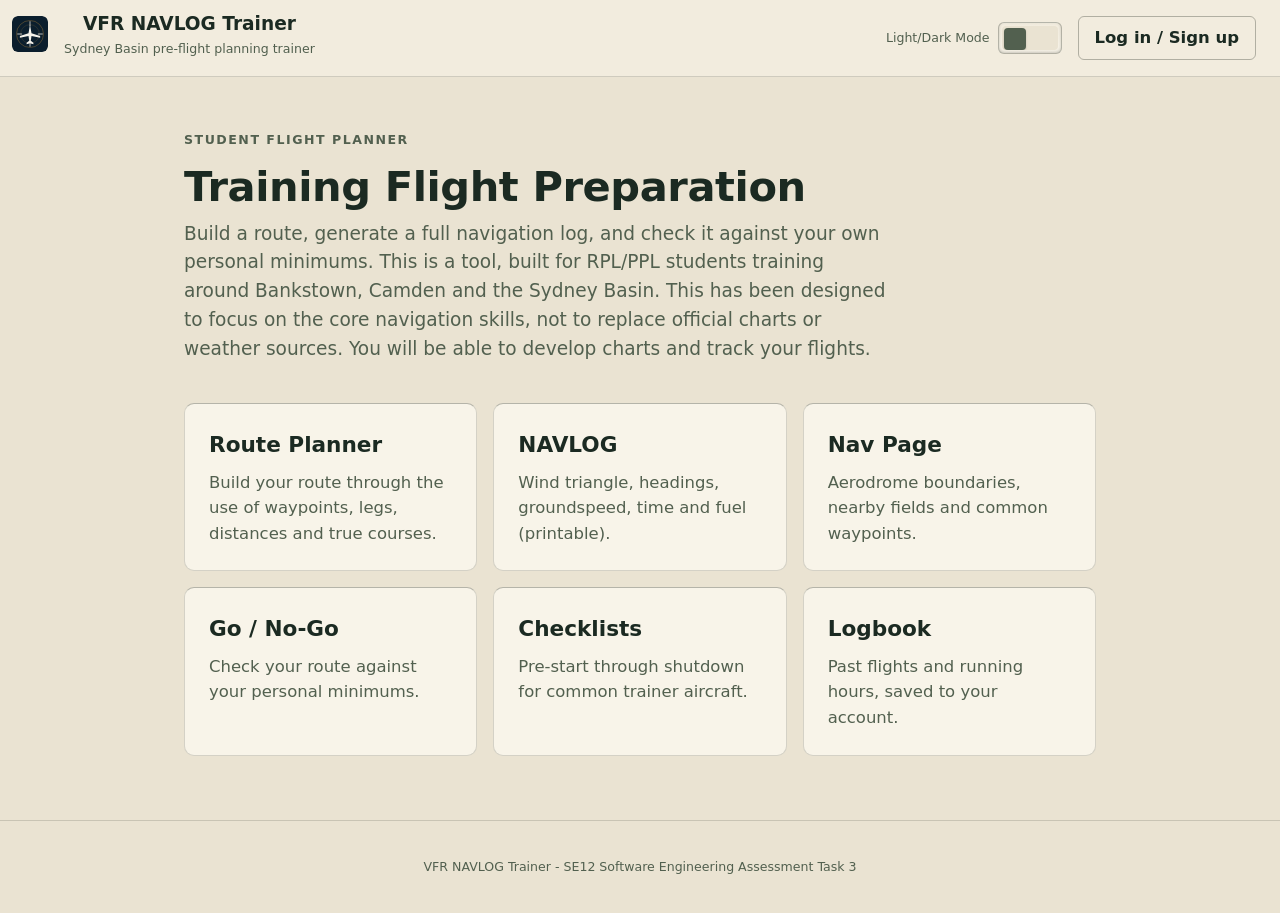
==== commit 3347965c: "formatting update and touchup" ====
--- a/vfr-navlog-pwa/index.html
+++ b/vfr-navlog-pwa/index.html
@@ -801,7 +801,7 @@
   </main>
 
   <footer class="app-footer">
-    <p>VFR NAVLOG Trainer — SE12 Software Engineering Assessment Task 3</p>
+    <p>VFR NAVLOG Trainer - SE12 Software Engineering Assessment Task 3</p>
   </footer>
 
   <dialog id="auth-dialog" class="auth-dialog">
--- a/vfr-navlog-pwa/css/planning.css
+++ b/vfr-navlog-pwa/css/planning.css
@@ -393,7 +393,7 @@
   fill-opacity: 0.16;
 }
 
-/* Waypoint markers — small, quiet, chart-style flags */
+/* Waypoint markers. Small, quiet, chart-style flags */
 .nav-waypoint__dot {
   fill: var(--c-bg);
   stroke: var(--c-text-muted);
